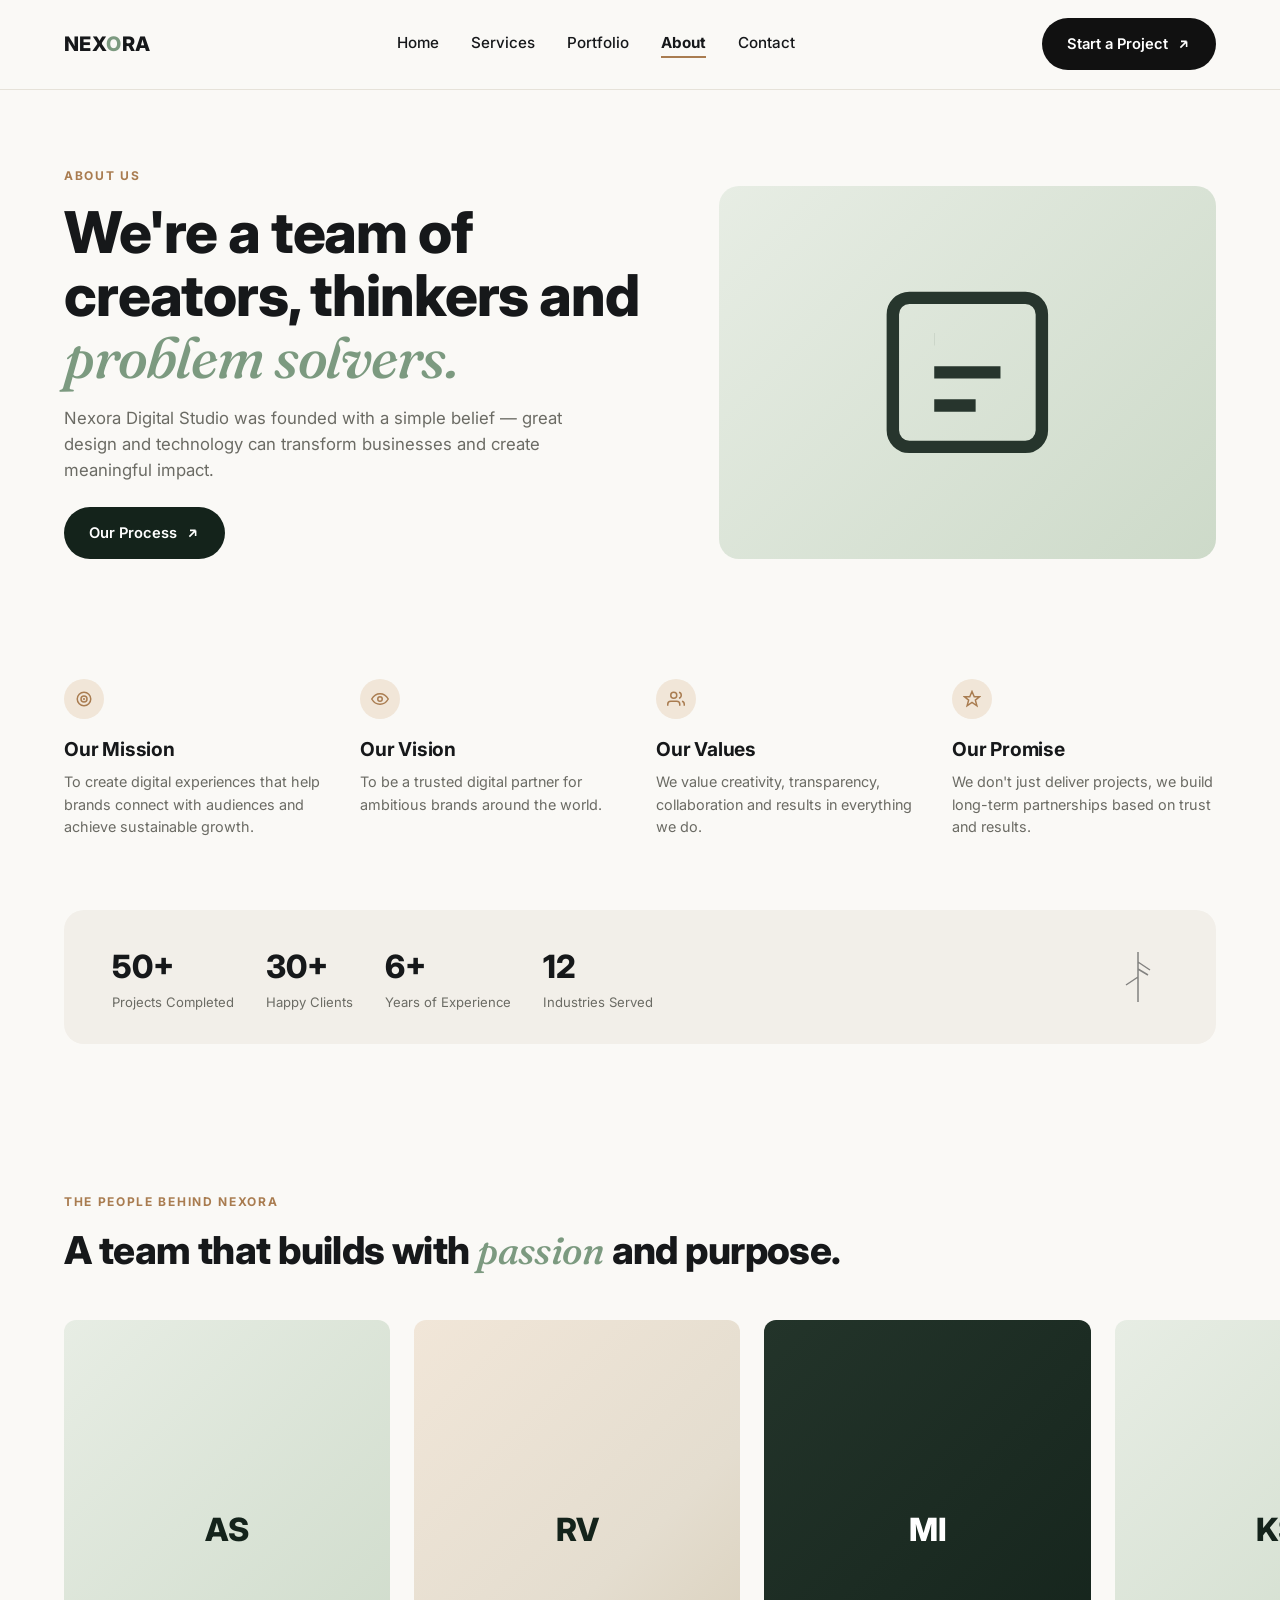
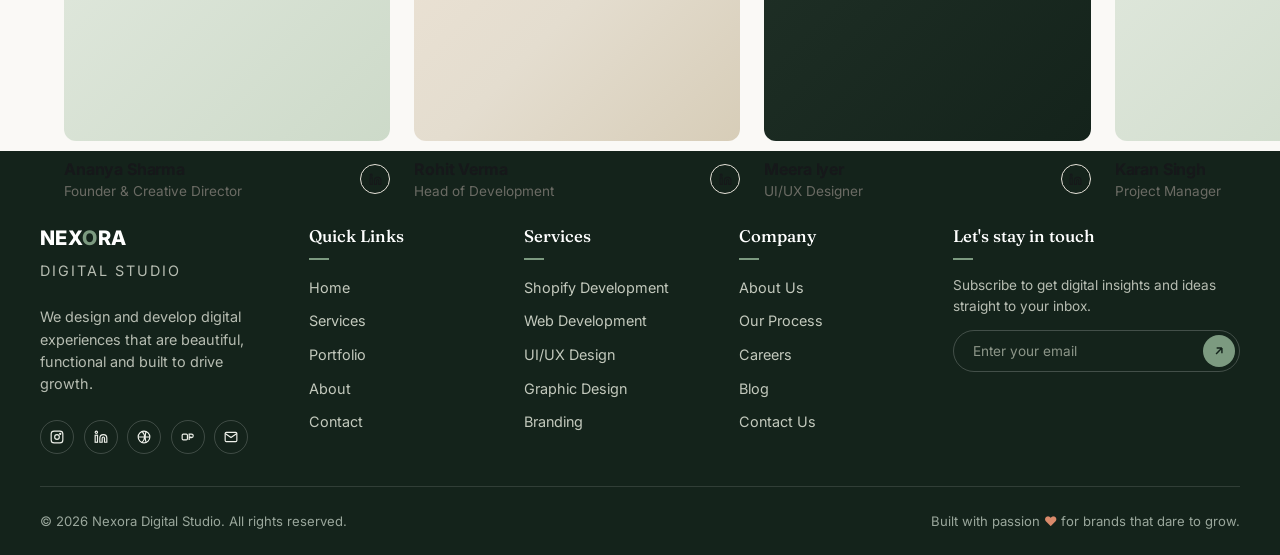
==== about.html @ fc37894e "First commit" ====
<!DOCTYPE html>
<html lang="en">
<head>
  <meta charset="UTF-8" />
  <meta name="viewport" content="width=device-width, initial-scale=1.0" />
  <title>About — Nexora Digital Studio</title>
  <meta name="description" content="Nexora Digital Studio was founded on the belief that great design and technology can transform businesses. Meet the team." />
  <link rel="preconnect" href="https://fonts.googleapis.com" />
  <link rel="preconnect" href="https://fonts.gstatic.com" crossorigin />
  <link href="https://fonts.googleapis.com/css2?family=Inter:wght@400;500;600;700;800&family=Fraunces:ital,wght@1,500&display=swap" rel="stylesheet" />
  <link rel="stylesheet" href="css/style.css" />
</head>
<body data-page="about">

  <header class="site-header" id="site-header"></header>

  <main>
    <!-- ================= HERO ================= -->
    <section class="page-hero">
      <div class="container">
        <div class="page-hero-copy" data-reveal>
          <span class="eyebrow">About Us</span>
          <h1>We're a team of creators, thinkers and <em>problem solvers.</em></h1>
          <p class="lede">Nexora Digital Studio was founded with a simple belief — great design and technology can transform businesses and create meaningful impact.</p>
          <a href="#values" class="btn btn-green">
            Our Process
            <svg viewBox="0 0 24 24" fill="none" stroke="currentColor" stroke-width="2.5"><path d="M7 17L17 7M17 7H8M17 7V16"/></svg>
          </a>
        </div>
        <div class="page-hero-media" data-reveal>
          <div class="media-block sage">
            <svg viewBox="0 0 24 24" fill="none" stroke="currentColor" stroke-width="1.5"><rect x="3" y="3" width="18" height="18" rx="2"/><path d="M8 8h.01M8 12h8M8 16h5"/></svg>
          </div>
        </div>
      </div>
    </section>

    <!-- ================= VALUES ================= -->
    <section id="values">
      <div class="container">
        <div class="value-grid">
          <div class="value-item" data-reveal>
            <div class="icon"><svg viewBox="0 0 24 24" fill="none" stroke="currentColor" stroke-width="2"><circle cx="12" cy="12" r="9"/><circle cx="12" cy="12" r="4"/><circle cx="12" cy="12" r="0.5" fill="currentColor"/></svg></div>
            <h3>Our Mission</h3>
            <p>To create digital experiences that help brands connect with audiences and achieve sustainable growth.</p>
          </div>
          <div class="value-item" data-reveal>
            <div class="icon"><svg viewBox="0 0 24 24" fill="none" stroke="currentColor" stroke-width="2"><path d="M1 12s4-7 11-7 11 7 11 7-4 7-11 7-11-7-11-7z"/><circle cx="12" cy="12" r="3"/></svg></div>
            <h3>Our Vision</h3>
            <p>To be a trusted digital partner for ambitious brands around the world.</p>
          </div>
          <div class="value-item" data-reveal>
            <div class="icon"><svg viewBox="0 0 24 24" fill="none" stroke="currentColor" stroke-width="2"><path d="M17 21v-2a4 4 0 00-4-4H5a4 4 0 00-4 4v2"/><circle cx="9" cy="7" r="4"/><path d="M23 21v-2a4 4 0 00-3-3.87"/><path d="M16 3.13a4 4 0 010 7.75"/></svg></div>
            <h3>Our Values</h3>
            <p>We value creativity, transparency, collaboration and results in everything we do.</p>
          </div>
          <div class="value-item" data-reveal>
            <div class="icon"><svg viewBox="0 0 24 24" fill="none" stroke="currentColor" stroke-width="2"><path d="M12 2l3 7h7l-5.5 4.5L18.5 21 12 16.5 5.5 21l2-7.5L2 9h7z"/></svg></div>
            <h3>Our Promise</h3>
            <p>We don't just deliver projects, we build long-term partnerships based on trust and results.</p>
          </div>
        </div>
      </div>
    </section>

    <!-- ================= STATS ================= -->
    <section style="padding-top:0;">
      <div class="container" data-reveal>
        <div class="stat-strip">
          <div><div class="stat-num">50+</div><div class="stat-label">Projects Completed</div></div>
          <div><div class="stat-num">30+</div><div class="stat-label">Happy Clients</div></div>
          <div><div class="stat-num">6+</div><div class="stat-label">Years of Experience</div></div>
          <div><div class="stat-num">12</div><div class="stat-label">Industries Served</div></div>
          <svg class="leaf" viewBox="0 0 60 60" fill="none" stroke="currentColor" stroke-width="1.5"><path d="M30 5v50M30 15l12 8M30 30l-12 8M30 22l10 6"/></svg>
        </div>
      </div>
    </section>

    <!-- ================= TEAM ================= -->
    <section>
      <div class="container">
        <div class="section-head" data-reveal>
          <div>
            <span class="eyebrow">The People Behind Nexora</span>
            <h2>A team that builds with <em>passion</em> and purpose.</h2>
          </div>
        </div>

        <div class="team-grid">
          <div class="team-card" data-reveal>
            <div class="media-block sage">AS</div>
            <div class="team-info">
              <div>
                <h3 style="font-size:1rem;">Ananya Sharma</h3>
                <div class="team-role">Founder &amp; Creative Director</div>
              </div>
              <a href="#" class="social-icon" aria-label="Ananya Sharma LinkedIn"><svg viewBox="0 0 24 24" fill="none" stroke="currentColor" stroke-width="2"><path d="M16 8a6 6 0 016 6v7h-4v-7a2 2 0 00-2-2 2 2 0 00-2 2v7h-4v-7a6 6 0 016-6z"/><rect x="2" y="9" width="4" height="12"/><circle cx="4" cy="4" r="2"/></svg></a>
            </div>
          </div>

          <div class="team-card" data-reveal>
            <div class="media-block">RV</div>
            <div class="team-info">
              <div>
                <h3 style="font-size:1rem;">Rohit Verma</h3>
                <div class="team-role">Head of Development</div>
              </div>
              <a href="#" class="social-icon" aria-label="Rohit Verma LinkedIn"><svg viewBox="0 0 24 24" fill="none" stroke="currentColor" stroke-width="2"><path d="M16 8a6 6 0 016 6v7h-4v-7a2 2 0 00-2-2 2 2 0 00-2 2v7h-4v-7a6 6 0 016-6z"/><rect x="2" y="9" width="4" height="12"/><circle cx="4" cy="4" r="2"/></svg></a>
            </div>
          </div>

          <div class="team-card" data-reveal>
            <div class="media-block dark">MI</div>
            <div class="team-info">
              <div>
                <h3 style="font-size:1rem;">Meera Iyer</h3>
                <div class="team-role">UI/UX Designer</div>
              </div>
              <a href="#" class="social-icon" aria-label="Meera Iyer LinkedIn"><svg viewBox="0 0 24 24" fill="none" stroke="currentColor" stroke-width="2"><path d="M16 8a6 6 0 016 6v7h-4v-7a2 2 0 00-2-2 2 2 0 00-2 2v7h-4v-7a6 6 0 016-6z"/><rect x="2" y="9" width="4" height="12"/><circle cx="4" cy="4" r="2"/></svg></a>
            </div>
          </div>

          <div class="team-card" data-reveal>
            <div class="media-block sage">KS</div>
            <div class="team-info">
              <div>
                <h3 style="font-size:1rem;">Karan Singh</h3>
                <div class="team-role">Project Manager</div>
              </div>
              <a href="#" class="social-icon" aria-label="Karan Singh LinkedIn"><svg viewBox="0 0 24 24" fill="none" stroke="currentColor" stroke-width="2"><path d="M16 8a6 6 0 016 6v7h-4v-7a2 2 0 00-2-2 2 2 0 00-2 2v7h-4v-7a6 6 0 016-6z"/><rect x="2" y="9" width="4" height="12"/><circle cx="4" cy="4" r="2"/></svg></a>
            </div>
          </div>
        </div>
      </div>
    </section>
  </main>

  <footer class="site-footer" id="site-footer"></footer>

  <script src="js/components.js"></script>
  <script src="js/main.js"></script>
</body>
</html>
---- css/style.css ----
/* =========================================================
   NEXORA — Digital Studio
   Main stylesheet
   ========================================================= */

/* ---------- Design tokens ---------- */
:root {
  --color-bg: #faf9f6;
  --color-bg-alt: #f2efe9;
  --color-surface: #ffffff;
  --color-text: #16181a;
  --color-muted: #6b6b64;
  --color-border: #e6e2d9;
  --color-accent: #a97c50;       /* warm tan/terracotta — eyebrow labels, numbers */
  --color-accent-soft: #f1e6d8;
  --color-dark: #14231b;         /* deep green — footer, secondary CTA */
  --color-dark-soft: #1c2f24;
  --color-sage: #7c9a80;         /* sage green accent (logo mark, italics) */
  --color-black: #111111;

  --font-sans: 'Inter', -apple-system, BlinkMacSystemFont, 'Segoe UI', sans-serif;
  --font-serif: 'Fraunces', 'Playfair Display', Georgia, serif;

  --container: 1200px;
  --radius-sm: 6px;
  --radius-md: 12px;
  --radius-lg: 20px;
  --radius-pill: 999px;

  --space-1: 0.5rem;
  --space-2: 1rem;
  --space-3: 1.5rem;
  --space-4: 2rem;
  --space-5: 3rem;
  --space-6: 4.5rem;
  --space-7: 6.5rem;

  --transition: 220ms cubic-bezier(.4,0,.2,1);
}

/* ---------- Reset ---------- */
*, *::before, *::after { box-sizing: border-box; }
html { scroll-behavior: smooth; }
body {
  margin: 0;
  font-family: var(--font-sans);
  background: var(--color-bg);
  color: var(--color-text);
  -webkit-font-smoothing: antialiased;
  line-height: 1.55;
}
img { max-width: 100%; display: block; }
a { color: inherit; text-decoration: none; }
ul { margin: 0; padding: 0; list-style: none; }
button { font-family: inherit; cursor: pointer; }
input, textarea { font-family: inherit; font-size: 1rem; }
h1, h2, h3, h4, p { margin: 0; }

:focus-visible {
  outline: 2px solid var(--color-accent);
  outline-offset: 3px;
}

@media (prefers-reduced-motion: reduce) {
  *, *::before, *::after {
    animation-duration: 0.01ms !important;
    animation-iteration-count: 1 !important;
    transition-duration: 0.01ms !important;
    scroll-behavior: auto !important;
  }
}

.container {
  width: 100%;
  max-width: var(--container);
  margin: 0 auto;
  padding: 0 1.5rem;
}

section { padding: var(--space-6) 0; }
@media (max-width: 768px) {
  section { padding: var(--space-5) 0; }
}

/* ---------- Typography helpers ---------- */
.eyebrow {
  display: inline-block;
  font-size: 0.75rem;
  font-weight: 700;
  letter-spacing: 0.14em;
  text-transform: uppercase;
  color: var(--color-accent);
  margin-bottom: var(--space-2);
}

h1, .h1 {
  font-size: clamp(2.4rem, 4.6vw, 3.6rem);
  font-weight: 800;
  line-height: 1.08;
  letter-spacing: -0.02em;
}

h2, .h2 {
  font-size: clamp(1.9rem, 3vw, 2.5rem);
  font-weight: 800;
  line-height: 1.15;
  letter-spacing: -0.015em;
}

h3, .h3 {
  font-size: 1.2rem;
  font-weight: 700;
  letter-spacing: -0.01em;
}

.lede {
  font-size: 1.05rem;
  color: var(--color-muted);
  max-width: 42ch;
}

em, .accent-italic {
  font-family: var(--font-serif);
  font-style: italic;
  font-weight: 500;
  color: var(--color-sage);
}

/* ---------- Buttons ---------- */
.btn {
  display: inline-flex;
  align-items: center;
  gap: 0.5rem;
  padding: 0.85rem 1.5rem;
  border-radius: var(--radius-pill);
  font-weight: 600;
  font-size: 0.92rem;
  border: 1px solid transparent;
  transition: transform var(--transition), background var(--transition), color var(--transition), border-color var(--transition);
  white-space: nowrap;
}
.btn:hover { transform: translateY(-2px); }
.btn svg { width: 15px; height: 15px; }

.btn-dark {
  background: var(--color-black);
  color: #fff;
}
.btn-dark:hover { background: var(--color-dark); }

.btn-outline {
  background: transparent;
  color: var(--color-text);
  border-color: var(--color-border);
}
.btn-outline:hover { border-color: var(--color-text); }

.btn-green {
  background: var(--color-dark);
  color: #fff;
}
.btn-green:hover { background: var(--color-dark-soft); }

.btn-light {
  background: #fff;
  color: var(--color-dark);
}
.btn-light:hover { background: var(--color-accent-soft); }

.btn-sm { padding: 0.65rem 1.1rem; font-size: 0.85rem; }

.link-arrow {
  display: inline-flex;
  align-items: center;
  gap: 0.4rem;
  font-weight: 600;
  font-size: 0.9rem;
  position: relative;
}
.link-arrow svg { width: 13px; height: 13px; transition: transform var(--transition); }
.link-arrow:hover svg { transform: translate(2px, -2px); }

/* =========================================================
   HEADER
   ========================================================= */
.site-header {
  position: sticky;
  top: 0;
  z-index: 100;
  background: rgba(250, 249, 246, 0.88);
  backdrop-filter: blur(10px);
  border-bottom: 1px solid var(--color-border);
}
.site-header .container {
  display: flex;
  align-items: center;
  justify-content: space-between;
  padding-top: 1.15rem;
  padding-bottom: 1.15rem;
}

.logo {
  font-size: 1.25rem;
  font-weight: 800;
  letter-spacing: 0.02em;
}
.logo span { color: var(--color-sage); }

.main-nav {
  display: flex;
  align-items: center;
  gap: var(--space-4);
}
.main-nav a {
  font-size: 0.95rem;
  font-weight: 500;
  color: var(--color-text);
  position: relative;
  padding-bottom: 4px;
}
.main-nav a::after {
  content: "";
  position: absolute;
  left: 0; bottom: 0;
  height: 2px;
  width: 0;
  background: var(--color-text);
  transition: width var(--transition);
}
.main-nav a:hover::after { width: 100%; }
.main-nav a.active { font-weight: 700; }
.main-nav a.active::after { width: 100%; background: var(--color-accent); }

.header-actions { display: flex; align-items: center; gap: var(--space-3); }

.nav-toggle {
  display: none;
  flex-direction: column;
  gap: 5px;
  background: none;
  border: none;
  padding: 6px;
}
.nav-toggle span {
  width: 22px;
  height: 2px;
  background: var(--color-text);
  transition: transform var(--transition), opacity var(--transition);
}
.nav-toggle.is-open span:nth-child(1) { transform: translateY(7px) rotate(45deg); }
.nav-toggle.is-open span:nth-child(2) { opacity: 0; }
.nav-toggle.is-open span:nth-child(3) { transform: translateY(-7px) rotate(-45deg); }

@media (max-width: 860px) {
  .main-nav {
    position: fixed;
    inset: 68px 0 0 0;
    background: var(--color-bg);
    flex-direction: column;
    align-items: flex-start;
    gap: var(--space-2);
    padding: var(--space-4) 1.5rem;
    transform: translateY(-8px);
    opacity: 0;
    pointer-events: none;
    transition: opacity var(--transition), transform var(--transition);
    border-bottom: 1px solid var(--color-border);
  }
  .main-nav.is-open {
    opacity: 1;
    transform: translateY(0);
    pointer-events: auto;
  }
  .main-nav a { font-size: 1.05rem; padding: 0.5rem 0; }
  .nav-toggle { display: flex; }
  .header-actions .btn span.btn-text { display: none; }
}

/* =========================================================
   HERO (shared pattern across inner pages)
   ========================================================= */
.page-hero {
  padding-top: var(--space-6);
  padding-bottom: var(--space-5);
}
.page-hero .container {
  display: grid;
  grid-template-columns: 1.1fr 0.9fr;
  gap: var(--space-5);
  align-items: end;
}
.page-hero-media {
  border-radius: var(--radius-lg);
  overflow: hidden;
  aspect-ratio: 4/3;
}
.page-hero-copy .lede { margin-top: var(--space-2); max-width: 46ch; }
.page-hero-copy .btn { margin-top: var(--space-3); }

@media (max-width: 860px) {
  .page-hero .container { grid-template-columns: 1fr; }
  .page-hero-media { order: -1; }
}

/* Decorative placeholder media (stands in for photography) */
.media-block {
  width: 100%; height: 100%;
  display: flex; align-items: center; justify-content: center;
  position: relative;
  background: linear-gradient(135deg, var(--color-accent-soft), #e4ddcf 60%, #d7cdb8);
  color: var(--color-dark);
}
.media-block.dark { background: linear-gradient(135deg, #23342a, var(--color-dark)); color: #fff; }
.media-block.sage { background: linear-gradient(135deg, #e7ede4, #cddac9); }
.media-block .media-caption {
  position: absolute; left: 0; right: 0; bottom: 0;
  padding: var(--space-3);
  font-family: var(--font-serif);
  font-style: italic;
  font-size: 1.2rem;
}
.media-block svg { width: 40%; opacity: 0.9; }

/* =========================================================
   HOME — HERO
   ========================================================= */
.hero {
  padding-top: var(--space-5);
}
.hero .container {
  display: grid;
  grid-template-columns: 1fr 1.05fr;
  gap: var(--space-5);
  align-items: center;
}
.hero-actions { display: flex; gap: 1rem; margin-top: var(--space-4); flex-wrap: wrap; }
.hero-copy .lede { margin-top: var(--space-3); max-width: 40ch; }

.hero-mock {
  border-radius: var(--radius-lg);
  overflow: hidden;
  aspect-ratio: 5/4;
  position: relative;
  background: #eae6dc;
}
.hero-mock .laptop-frame {
  position: absolute; inset: 6%;
  background: #0f0f0f;
  border-radius: 14px;
  padding: 3%;
}
.hero-mock .laptop-screen {
  width: 100%; height: 100%;
  background: linear-gradient(160deg, #f2ece1, #e2d7c4);
  border-radius: 4px;
  display: flex; flex-direction: column;
  padding: 6%;
  color: #241d12;
}
.hero-mock .screen-top {
  display: flex; justify-content: space-between; font-size: 0.6rem; letter-spacing: 0.1em; text-transform: uppercase; opacity: 0.7;
}
.hero-mock .screen-title { font-family: var(--font-serif); font-style: italic; font-size: clamp(1rem, 2.5vw, 1.6rem); margin-top: auto; line-height: 1.2; }
.hero-mock .screen-vessels { display: flex; align-items: flex-end; gap: 6%; margin-top: var(--space-2); }
.hero-mock .vessel { background: #b9a888; border-radius: 40% 40% 30% 30%; }

@media (max-width: 860px) {
  .hero .container { grid-template-columns: 1fr; }
  .hero-mock { order: -1; }
}

/* Brand strip */
.brand-strip { padding: var(--space-5) 0; }
.brand-strip .strip-label {
  text-align: center;
  font-size: 0.72rem; letter-spacing: 0.14em; text-transform: uppercase;
  color: var(--color-muted); margin-bottom: var(--space-4);
}
.brand-row {
  display: flex;
  flex-wrap: wrap;
  justify-content: center;
  align-items: center;
  gap: var(--space-5);
  opacity: 0.75;
}
.brand-row span {
  font-weight: 700;
  font-size: 1.05rem;
  letter-spacing: 0.02em;
  color: var(--color-text);
}

/* =========================================================
   CARD GRIDS
   ========================================================= */
.section-head {
  display: flex;
  justify-content: space-between;
  align-items: flex-end;
  gap: var(--space-4);
  margin-bottom: var(--space-5);
}
.section-head .lede { margin-top: var(--space-2); }
@media (max-width: 700px) {
  .section-head { flex-direction: column; align-items: flex-start; }
}

.service-grid {
  display: grid;
  grid-template-columns: repeat(4, 1fr);
  gap: var(--space-3);
}
@media (max-width: 980px) { .service-grid { grid-template-columns: repeat(2, 1fr); } }
@media (max-width: 560px) { .service-grid { grid-template-columns: 1fr; } }

.service-card {
  background: var(--color-surface);
  border: 1px solid var(--color-border);
  border-radius: var(--radius-md);
  padding: var(--space-4);
  transition: transform var(--transition), box-shadow var(--transition);
}
.service-card:hover { transform: translateY(-4px); box-shadow: 0 16px 40px -24px rgba(20,35,27,0.35); }
.service-card .icon {
  width: 42px; height: 42px;
  display: flex; align-items: center; justify-content: center;
  background: var(--color-accent-soft);
  border-radius: 10px;
  margin-bottom: var(--space-3);
  color: var(--color-accent);
}
.service-card .icon svg { width: 20px; height: 20px; }
.service-card p { color: var(--color-muted); font-size: 0.92rem; margin-top: 0.5rem; }
.service-card .link-arrow { margin-top: var(--space-3); }

/* Project cards (home) */
.project-grid {
  display: grid;
  grid-template-columns: repeat(3, 1fr);
  gap: var(--space-3);
}
@media (max-width: 860px) { .project-grid { grid-template-columns: 1fr; } }

.project-card { border-radius: var(--radius-md); overflow: hidden; }
.project-card .media-block { aspect-ratio: 4/5; border-radius: var(--radius-md); }
.project-card .project-info { padding-top: var(--space-2); }
.project-card .project-info p { color: var(--color-muted); font-size: 0.88rem; }
.project-card .tag {
  position: absolute; top: var(--space-3); left: var(--space-3);
  font-family: var(--font-serif); font-style: italic; font-size: 1.4rem;
}

/* Testimonial */
.testimonial {
  background: var(--color-surface);
  border: 1px solid var(--color-border);
  border-radius: var(--radius-lg);
  padding: var(--space-5);
  display: grid;
  grid-template-columns: auto 1fr auto;
  gap: var(--space-4);
  align-items: center;
}
.testimonial .quote-mark { font-family: var(--font-serif); font-size: 3rem; color: var(--color-accent); line-height: 1; }
.testimonial blockquote { margin: 0; font-size: 1.05rem; }
.testimonial .person { display: flex; align-items: center; gap: 0.75rem; white-space: nowrap; }
.avatar {
  width: 46px; height: 46px; border-radius: 50%;
  display: flex; align-items: center; justify-content: center;
  background: var(--color-dark); color: #fff; font-weight: 700; font-size: 0.9rem;
  flex-shrink: 0;
}
.person-name { font-weight: 700; font-size: 0.9rem; }
.person-role { font-size: 0.8rem; color: var(--color-muted); }
.testimonial-controls { display: flex; align-items: center; gap: 0.75rem; }
.dot-row { display: flex; gap: 6px; }
.dot { width: 6px; height: 6px; border-radius: 50%; background: var(--color-border); }
.dot.is-active { background: var(--color-text); width: 16px; border-radius: 4px; transition: width var(--transition); }
.carousel-btn {
  width: 34px; height: 34px; border-radius: 50%;
  border: 1px solid var(--color-border); background: transparent;
  display: flex; align-items: center; justify-content: center;
  transition: background var(--transition), border-color var(--transition);
}
.carousel-btn:hover { background: var(--color-black); color: #fff; border-color: var(--color-black); }
.carousel-btn svg { width: 14px; height: 14px; }

@media (max-width: 760px) {
  .testimonial { grid-template-columns: 1fr; text-align: left; }
  .testimonial-controls { justify-content: space-between; }
}

/* =========================================================
   CTA BANNER
   ========================================================= */
.cta-banner {
  background: var(--color-bg-alt);
  border-radius: var(--radius-lg);
  padding: var(--space-5);
  display: flex;
  justify-content: space-between;
  align-items: center;
  gap: var(--space-4);
  flex-wrap: wrap;
}
.cta-banner h2 { max-width: 16ch; }
.cta-banner .cta-copy { display: flex; gap: var(--space-4); align-items: center; flex: 1; min-width: 260px; }
.cta-banner .cta-copy p { color: var(--color-muted); max-width: 30ch; }
.cta-divider { width: 1px; align-self: stretch; background: var(--color-border); }

@media (max-width: 760px) {
  .cta-banner { padding: var(--space-4); }
  .cta-banner .cta-copy { flex-direction: column; align-items: flex-start; gap: var(--space-2); }
  .cta-divider { display: none; }
}

/* =========================================================
   SERVICES PAGE — feature rows
   ========================================================= */
.feature-row {
  display: grid;
  grid-template-columns: 0.85fr 1.15fr;
  gap: var(--space-5);
  align-items: center;
  padding: var(--space-5) 0;
  border-bottom: 1px solid var(--color-border);
}
.feature-row:last-of-type { border-bottom: none; }
.feature-row .media-block { aspect-ratio: 4/3; border-radius: var(--radius-md); }
.feature-number {
  font-family: var(--font-serif); font-style: italic;
  color: var(--color-accent); font-size: 1.1rem; margin-bottom: 0.5rem; display: block;
}
.feature-row p.lede { max-width: 60ch; margin-top: var(--space-2); }
.check-grid {
  display: grid;
  grid-template-columns: 1fr 1fr;
  gap: 0.6rem 1.5rem;
  margin: var(--space-3) 0;
}
.check-grid li { display: flex; align-items: center; gap: 0.5rem; font-size: 0.92rem; }
.check-grid li svg { width: 14px; height: 14px; color: var(--color-accent); flex-shrink: 0; }

@media (max-width: 860px) {
  .feature-row { grid-template-columns: 1fr; }
  .check-grid { grid-template-columns: 1fr; }
}

/* =========================================================
   PORTFOLIO PAGE
   ========================================================= */
.filter-row {
  display: flex;
  gap: 0.6rem;
  flex-wrap: wrap;
  padding-bottom: var(--space-4);
  margin-bottom: var(--space-4);
  border-bottom: 1px solid var(--color-border);
}
.filter-btn {
  background: transparent;
  border: 1px solid var(--color-border);
  padding: 0.55rem 1.1rem;
  border-radius: var(--radius-pill);
  font-size: 0.85rem;
  font-weight: 600;
  color: var(--color-muted);
  transition: background var(--transition), color var(--transition), border-color var(--transition);
}
.filter-btn:hover { border-color: var(--color-text); color: var(--color-text); }
.filter-btn.is-active { background: var(--color-black); color: #fff; border-color: var(--color-black); }

.portfolio-row {
  display: grid;
  grid-template-columns: 1fr 1fr;
  gap: var(--space-5);
  align-items: center;
  padding: var(--space-5) 0;
  border-bottom: 1px solid var(--color-border);
}
.portfolio-row:last-of-type { border-bottom: none; }
.portfolio-row .media-block { aspect-ratio: 16/10; border-radius: var(--radius-md); }
.portfolio-row .category { color: var(--color-muted); font-size: 0.85rem; margin-top: 0.35rem; }
.portfolio-row .lede { margin-top: var(--space-2); }
.portfolio-row .link-arrow { margin-top: var(--space-3); }
.portfolio-row[hidden] { display: none; }

@media (max-width: 860px) {
  .portfolio-row { grid-template-columns: 1fr; }
}

/* =========================================================
   ABOUT PAGE
   ========================================================= */
.value-grid {
  display: grid;
  grid-template-columns: repeat(4, 1fr);
  gap: var(--space-4);
}
@media (max-width: 980px) { .value-grid { grid-template-columns: repeat(2, 1fr); } }
@media (max-width: 560px) { .value-grid { grid-template-columns: 1fr; } }
.value-item .icon {
  width: 40px; height: 40px; border-radius: 50%;
  background: var(--color-accent-soft); color: var(--color-accent);
  display: flex; align-items: center; justify-content: center; margin-bottom: var(--space-2);
}
.value-item .icon svg { width: 18px; height: 18px; }
.value-item p { color: var(--color-muted); font-size: 0.9rem; margin-top: 0.4rem; }

.stat-strip {
  background: var(--color-bg-alt);
  border-radius: var(--radius-lg);
  padding: var(--space-4) var(--space-5);
  display: grid;
  grid-template-columns: repeat(4, auto) 1fr;
  gap: var(--space-4);
  align-items: center;
}
.stat-strip .stat-num { font-size: 2rem; font-weight: 800; }
.stat-strip .stat-label { font-size: 0.82rem; color: var(--color-muted); }
.stat-strip .leaf { justify-self: end; opacity: 0.5; width: 60px; }
@media (max-width: 860px) {
  .stat-strip { grid-template-columns: repeat(2, 1fr); }
  .stat-strip .leaf { display: none; }
}

.team-grid {
  display: grid;
  grid-template-columns: repeat(4, 1fr);
  gap: var(--space-3);
}
@media (max-width: 860px) { .team-grid { grid-template-columns: repeat(2, 1fr); } }
.team-card .media-block { aspect-ratio: 3/3.3; border-radius: var(--radius-md); font-size: 2rem; font-weight: 800; }
.team-card .team-info { padding-top: var(--space-2); display: flex; justify-content: space-between; align-items: center; }
.team-card .team-role { color: var(--color-muted); font-size: 0.85rem; }
.team-card .social-icon {
  width: 30px; height: 30px; border-radius: 50%; border: 1px solid var(--color-border);
  display: flex; align-items: center; justify-content: center; flex-shrink: 0;
}
.team-card .social-icon svg { width: 13px; height: 13px; }

/* =========================================================
   CONTACT PAGE
   ========================================================= */
.contact-layout {
  display: grid;
  grid-template-columns: 1fr 1.1fr;
  gap: var(--space-5);
  align-items: start;
}
.contact-info-list { margin-top: var(--space-4); display: flex; flex-direction: column; gap: var(--space-3); }
.contact-info-item { display: flex; align-items: center; gap: 0.85rem; }
.contact-info-item .icon {
  width: 42px; height: 42px; border-radius: 50%;
  background: var(--color-accent-soft); color: var(--color-accent);
  display: flex; align-items: center; justify-content: center; flex-shrink: 0;
}
.contact-info-item .icon svg { width: 17px; height: 17px; }
.contact-info-item .label { font-size: 0.82rem; color: var(--color-muted); }
.contact-info-item .value { font-weight: 600; }

.contact-form-card {
  background: var(--color-surface);
  border: 1px solid var(--color-border);
  border-radius: var(--radius-lg);
  padding: var(--space-4);
}
.contact-form-card h3 { margin-bottom: var(--space-3); }
.form-row { display: grid; grid-template-columns: 1fr 1fr; gap: 1rem; }
.form-field { margin-bottom: 1rem; display: flex; flex-direction: column; gap: 0.4rem; }
.form-field label { font-size: 0.8rem; font-weight: 600; color: var(--color-muted); }
.form-field input, .form-field textarea {
  border: 1px solid var(--color-border);
  border-radius: var(--radius-sm);
  padding: 0.75rem 0.9rem;
  background: var(--color-bg);
  transition: border-color var(--transition);
}
.form-field input:focus, .form-field textarea:focus {
  outline: none;
  border-color: var(--color-dark);
}
.form-field textarea { resize: vertical; min-height: 110px; }
.form-note {
  display: flex; align-items: center; gap: 0.5rem;
  font-size: 0.8rem; color: var(--color-muted); margin-top: var(--space-2);
}
.form-note svg { width: 14px; height: 14px; color: var(--color-sage); flex-shrink: 0; }
.form-success {
  display: none;
  background: var(--color-accent-soft);
  border-radius: var(--radius-sm);
  padding: 0.85rem 1rem;
  font-size: 0.88rem;
  margin-top: 1rem;
}
.form-success.is-visible { display: block; }

@media (max-width: 860px) {
  .contact-layout { grid-template-columns: 1fr; }
  .form-row { grid-template-columns: 1fr; }
}

/* =========================================================
   FOOTER
   ========================================================= */
.site-footer { background: var(--color-dark); color: #eef0ea; }
.footer-cta-wrap { padding: var(--space-5) 0 0; }
.footer-cta {
  background: var(--color-bg-alt);
  color: var(--color-text);
  border-radius: var(--radius-lg);
  padding: var(--space-4) var(--space-5);
  display: flex;
  align-items: center;
  gap: var(--space-4);
  flex-wrap: wrap;
}
.footer-cta .icon-plane {
  width: 52px; height: 52px; border-radius: 50%;
  background: #fff; display: flex; align-items: center; justify-content: center;
  color: var(--color-dark); flex-shrink: 0;
}
.footer-cta .icon-plane svg { width: 22px; height: 22px; }
.footer-cta h2 { flex: 1; min-width: 240px; font-size: clamp(1.4rem, 2.6vw, 2rem); }
.footer-cta .footer-cta-text { flex: 1; min-width: 220px; color: var(--color-muted); font-size: 0.92rem; }
.footer-cta-divider { width: 1px; align-self: stretch; background: var(--color-border); }

.footer-main { padding: var(--space-6) 0 var(--space-4); }
.footer-grid {
  display: grid;
  grid-template-columns: 1.3fr repeat(4, 1fr);
  gap: var(--space-4);
}
.footer-brand .logo { color: #fff; }
.footer-brand .logo span { color: var(--color-sage); }
.footer-tag { font-size: 0.72rem; letter-spacing: 0.14em; text-transform: uppercase; color: #9aa79c; margin: 0.4rem 0 var(--space-3); }
.footer-brand p { color: #b7bdb2; font-size: 0.9rem; max-width: 32ch; }
.footer-social { display: flex; gap: 0.6rem; margin-top: var(--space-3); }
.footer-social a {
  width: 34px; height: 34px; border-radius: 50%;
  border: 1px solid rgba(255,255,255,0.18);
  display: flex; align-items: center; justify-content: center;
  transition: background var(--transition);
}
.footer-social a:hover { background: rgba(255,255,255,0.1); }
.footer-social svg { width: 14px; height: 14px; }

.footer-col h4 {
  font-family: var(--font-serif); font-weight: 500; font-size: 1.05rem;
  margin-bottom: 0.6rem; color: #fff;
}
.footer-col .rule { width: 20px; height: 2px; background: var(--color-sage); margin-bottom: 0.9rem; }
.footer-col ul { display: flex; flex-direction: column; gap: 0.55rem; }
.footer-col a, .footer-col span { color: #c3c9bd; font-size: 0.9rem; }
.footer-col a:hover { color: #fff; }

.footer-newsletter p { color: #b7bdb2; font-size: 0.85rem; margin-bottom: 0.8rem; }
.newsletter-form { display: flex; border: 1px solid rgba(255,255,255,0.2); border-radius: var(--radius-pill); padding: 4px; }
.newsletter-form input {
  flex: 1; background: transparent; border: none; padding: 0.5rem 0.9rem;
  color: #fff; font-size: 0.85rem;
}
.newsletter-form input::placeholder { color: #8d9689; }
.newsletter-form input:focus { outline: none; }
.newsletter-form button {
  width: 32px; height: 32px; border-radius: 50%; border: none;
  background: var(--color-sage); color: var(--color-dark);
  display: flex; align-items: center; justify-content: center; flex-shrink: 0;
}
.newsletter-form button svg { width: 14px; height: 14px; }

.footer-bottom {
  border-top: 1px solid rgba(255,255,255,0.12);
  padding: var(--space-3) 0;
  display: flex; justify-content: space-between; align-items: center; flex-wrap: wrap; gap: 0.5rem;
}
.footer-bottom p { font-size: 0.82rem; color: #9aa79c; }
.footer-bottom .heart { color: #d98a6b; }

@media (max-width: 980px) {
  .footer-grid { grid-template-columns: 1fr 1fr; }
  .footer-brand { grid-column: 1 / -1; }
}
@media (max-width: 560px) {
  .footer-grid { grid-template-columns: 1fr; }
  .footer-cta { flex-direction: column; align-items: flex-start; }
  .footer-cta-divider { display: none; }
}

/* ---------- scroll reveal ---------- */
[data-reveal] {
  opacity: 0;
  transform: translateY(16px);
  transition: opacity 600ms ease, transform 600ms ease;
}
[data-reveal].is-visible {
  opacity: 1;
  transform: translateY(0);
}
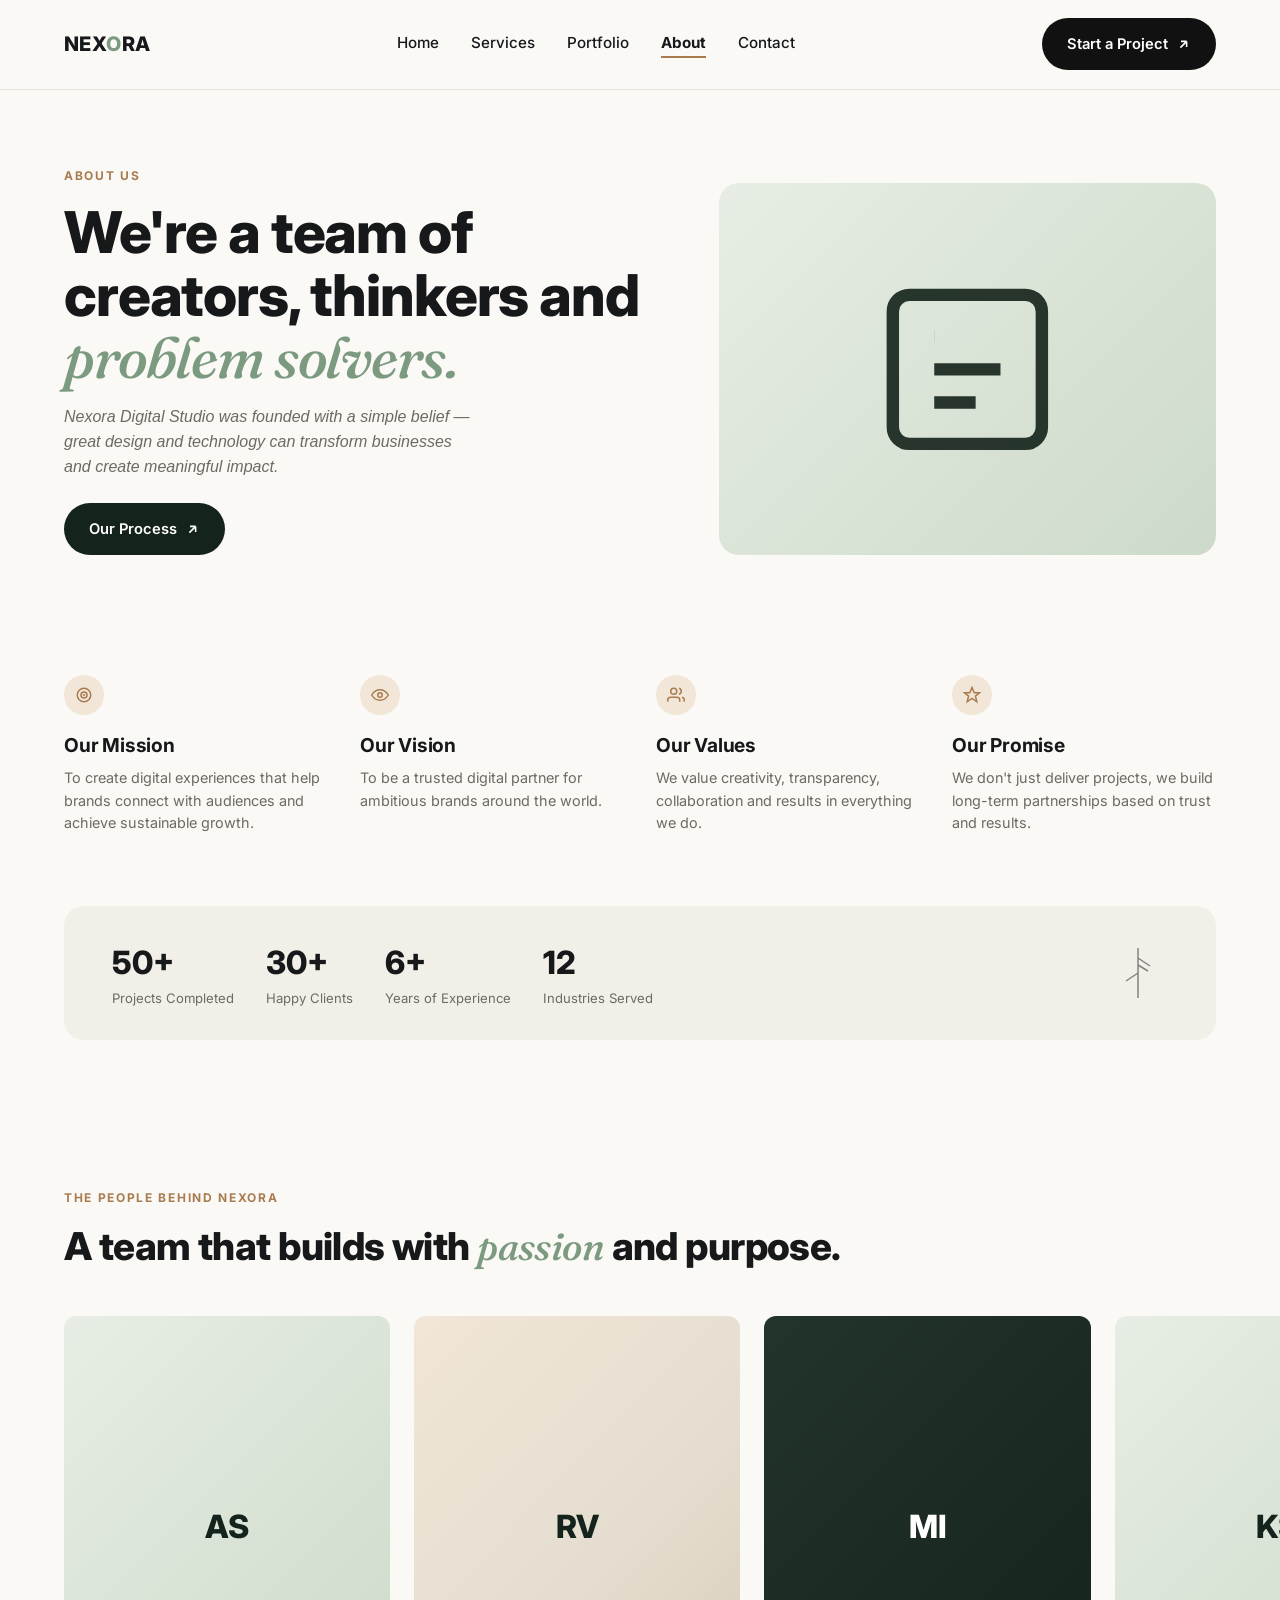
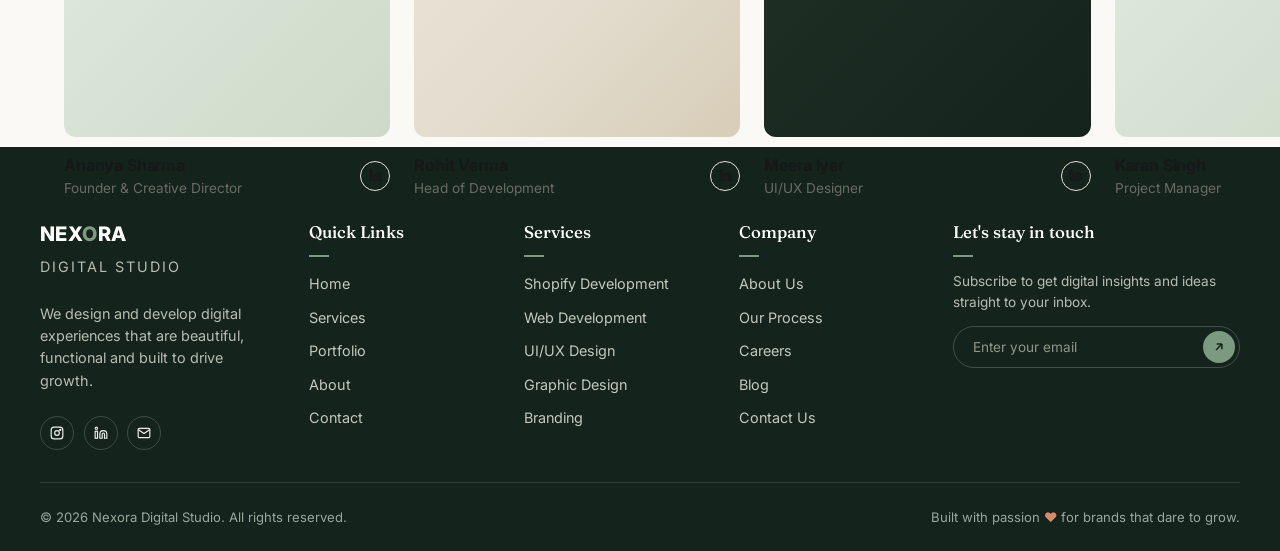
==== commit 36e1b793: "Refactor HTML structure and CSS classes for consistency across pages" ====
--- a/about.html
+++ b/about.html
@@ -36,25 +36,25 @@
     </section>
 
     <!-- ================= VALUES ================= -->
-    <section id="values">
+    <section class="about-values" id="values">
       <div class="container">
-        <div class="value-grid">
-          <div class="value-item" data-reveal>
+        <div class="about-values__grid">
+          <div class="about-values__item" data-reveal>
             <div class="icon"><svg viewBox="0 0 24 24" fill="none" stroke="currentColor" stroke-width="2"><circle cx="12" cy="12" r="9"/><circle cx="12" cy="12" r="4"/><circle cx="12" cy="12" r="0.5" fill="currentColor"/></svg></div>
             <h3>Our Mission</h3>
             <p>To create digital experiences that help brands connect with audiences and achieve sustainable growth.</p>
           </div>
-          <div class="value-item" data-reveal>
+          <div class="about-values__item" data-reveal>
             <div class="icon"><svg viewBox="0 0 24 24" fill="none" stroke="currentColor" stroke-width="2"><path d="M1 12s4-7 11-7 11 7 11 7-4 7-11 7-11-7-11-7z"/><circle cx="12" cy="12" r="3"/></svg></div>
             <h3>Our Vision</h3>
             <p>To be a trusted digital partner for ambitious brands around the world.</p>
           </div>
-          <div class="value-item" data-reveal>
+          <div class="about-values__item" data-reveal>
             <div class="icon"><svg viewBox="0 0 24 24" fill="none" stroke="currentColor" stroke-width="2"><path d="M17 21v-2a4 4 0 00-4-4H5a4 4 0 00-4 4v2"/><circle cx="9" cy="7" r="4"/><path d="M23 21v-2a4 4 0 00-3-3.87"/><path d="M16 3.13a4 4 0 010 7.75"/></svg></div>
             <h3>Our Values</h3>
             <p>We value creativity, transparency, collaboration and results in everything we do.</p>
           </div>
-          <div class="value-item" data-reveal>
+          <div class="about-values__item" data-reveal>
             <div class="icon"><svg viewBox="0 0 24 24" fill="none" stroke="currentColor" stroke-width="2"><path d="M12 2l3 7h7l-5.5 4.5L18.5 21 12 16.5 5.5 21l2-7.5L2 9h7z"/></svg></div>
             <h3>Our Promise</h3>
             <p>We don't just deliver projects, we build long-term partnerships based on trust and results.</p>
@@ -64,7 +64,7 @@
     </section>
 
     <!-- ================= STATS ================= -->
-    <section style="padding-top:0;">
+    <section class="about-stats" style="padding-top:0;">
       <div class="container" data-reveal>
         <div class="stat-strip">
           <div><div class="stat-num">50+</div><div class="stat-label">Projects Completed</div></div>
@@ -77,17 +77,17 @@
     </section>
 
     <!-- ================= TEAM ================= -->
-    <section>
+    <section class="about-team">
       <div class="container">
-        <div class="section-head" data-reveal>
+        <div class="about-team__head" data-reveal>
           <div>
             <span class="eyebrow">The People Behind Nexora</span>
             <h2>A team that builds with <em>passion</em> and purpose.</h2>
           </div>
         </div>
 
-        <div class="team-grid">
-          <div class="team-card" data-reveal>
+        <div class="about-team__grid">
+          <div class="about-team__card" data-reveal>
             <div class="media-block sage">AS</div>
             <div class="team-info">
               <div>
@@ -98,7 +98,7 @@
             </div>
           </div>
 
-          <div class="team-card" data-reveal>
+          <div class="about-team__card" data-reveal>
             <div class="media-block">RV</div>
             <div class="team-info">
               <div>
@@ -109,7 +109,7 @@
             </div>
           </div>
 
-          <div class="team-card" data-reveal>
+          <div class="about-team__card" data-reveal>
             <div class="media-block dark">MI</div>
             <div class="team-info">
               <div>
@@ -120,7 +120,7 @@
             </div>
           </div>
 
-          <div class="team-card" data-reveal>
+          <div class="about-team__card" data-reveal>
             <div class="media-block sage">KS</div>
             <div class="team-info">
               <div>
--- a/css/style.css
+++ b/css/style.css
@@ -114,9 +114,8 @@
 }
 
 .lede {
-  font-size: 1.05rem;
+  font-style:italic;
   color: var(--color-muted);
-  max-width: 42ch;
 }
 
 em, .accent-italic {
@@ -341,28 +340,7 @@
   overflow: hidden;
   aspect-ratio: 5/4;
   position: relative;
-  background: #eae6dc;
-}
-.hero-mock .laptop-frame {
-  position: absolute; inset: 6%;
-  background: #0f0f0f;
-  border-radius: 14px;
-  padding: 3%;
-}
-.hero-mock .laptop-screen {
-  width: 100%; height: 100%;
-  background: linear-gradient(160deg, #f2ece1, #e2d7c4);
-  border-radius: 4px;
-  display: flex; flex-direction: column;
-  padding: 6%;
-  color: #241d12;
-}
-.hero-mock .screen-top {
-  display: flex; justify-content: space-between; font-size: 0.6rem; letter-spacing: 0.1em; text-transform: uppercase; opacity: 0.7;
-}
-.hero-mock .screen-title { font-family: var(--font-serif); font-style: italic; font-size: clamp(1rem, 2.5vw, 1.6rem); margin-top: auto; line-height: 1.2; }
-.hero-mock .screen-vessels { display: flex; align-items: flex-end; gap: 6%; margin-top: var(--space-2); }
-.hero-mock .vessel { background: #b9a888; border-radius: 40% 40% 30% 30%; }
+}
 
 @media (max-width: 860px) {
   .hero .container { grid-template-columns: 1fr; }
@@ -370,7 +348,7 @@
 }
 
 /* Brand strip */
-.brand-strip { padding: var(--space-5) 0; }
+.brand-strip { padding: var(--space-5) 0; background: #e9e7e3 }
 .brand-strip .strip-label {
   text-align: center;
   font-size: 0.72rem; letter-spacing: 0.14em; text-transform: uppercase;
@@ -394,16 +372,26 @@
 /* =========================================================
    CARD GRIDS
    ========================================================= */
-.section-head {
+
+.home-work{
+  background : #e9e7e3;
+}
+.home-services__head,
+.home-work__head,
+.about-team__head {
   display: flex;
   justify-content: space-between;
   align-items: flex-end;
   gap: var(--space-4);
   margin-bottom: var(--space-5);
 }
-.section-head .lede { margin-top: var(--space-2); }
+.home-services__head .lede,
+.home-work__head .lede,
+.about-team__head .lede { margin-top: var(--space-2); }
 @media (max-width: 700px) {
-  .section-head { flex-direction: column; align-items: flex-start; }
+  .home-services__head,
+  .home-work__head,
+  .about-team__head { flex-direction: column; align-items: flex-start; }
 }
 
 .service-grid {
@@ -434,21 +422,143 @@
 .service-card p { color: var(--color-muted); font-size: 0.92rem; margin-top: 0.5rem; }
 .service-card .link-arrow { margin-top: var(--space-3); }
 
-/* Project cards (home) */
-.project-grid {
+/* Project cards (home — Selected Work section) */
+.home-work__grid {
   display: grid;
   grid-template-columns: repeat(3, 1fr);
   gap: var(--space-3);
 }
-@media (max-width: 860px) { .project-grid { grid-template-columns: 1fr; } }
-
-.project-card { border-radius: var(--radius-md); overflow: hidden; }
-.project-card .media-block { aspect-ratio: 4/5; border-radius: var(--radius-md); }
-.project-card .project-info { padding-top: var(--space-2); }
-.project-card .project-info p { color: var(--color-muted); font-size: 0.88rem; }
-.project-card .tag {
-  position: absolute; top: var(--space-3); left: var(--space-3);
-  font-family: var(--font-serif); font-style: italic; font-size: 1.4rem;
+@media (max-width: 860px) { .home-work__grid { grid-template-columns: 1fr; } }
+
+.home-work__card { border-radius: var(--radius-md); overflow: hidden; }
+.home-work__card-info { padding-top: var(--space-2); }
+.home-work__card-info p { color: var(--color-muted); font-size: 0.88rem; }
+
+/* =========================================================
+   BROWSER FRAME — live website preview component
+   ========================================================= */
+.browser-frame {
+  display: block;
+  border-radius: var(--radius-md);
+  overflow: hidden;
+  border: 1px solid var(--color-border);
+  background: #f4f2ee;
+  text-decoration: none;
+  color: inherit;
+  position: relative;
+  transition: box-shadow var(--transition), transform var(--transition);
+}
+.browser-frame:hover {
+  box-shadow: 0 20px 48px -16px rgba(20,35,27,0.22);
+  transform: translateY(-3px);
+}
+
+/* Chrome bar */
+.browser-frame__chrome {
+  display: flex;
+  align-items: center;
+  gap: 0.6rem;
+  padding: 0.55rem 0.85rem;
+  background: #ece9e3;
+  border-bottom: 1px solid var(--color-border);
+  user-select: none;
+}
+.browser-frame__dots {
+  display: flex;
+  gap: 5px;
+  flex-shrink: 0;
+}
+.browser-frame__dots span {
+  width: 10px;
+  height: 10px;
+  border-radius: 50%;
+  background: #d0cdc7;
+}
+.browser-frame__dots span:nth-child(1) { background: #ff5f57; }
+.browser-frame__dots span:nth-child(2) { background: #febc2e; }
+.browser-frame__dots span:nth-child(3) { background: #28c840; }
+
+.browser-frame__bar {
+  flex: 1;
+  background: #fff;
+  border: 1px solid var(--color-border);
+  border-radius: var(--radius-pill);
+  padding: 0.28rem 0.85rem;
+  font-size: 0.72rem;
+  color: var(--color-muted);
+  white-space: nowrap;
+  overflow: hidden;
+  text-overflow: ellipsis;
+}
+
+/* Viewport — holds the scaled iframe or screenshot image */
+.browser-frame__viewport {
+  position: relative;
+  width: 100%;
+  aspect-ratio: 4 / 3;
+  overflow: hidden;
+  background: #fff;
+}
+.browser-frame__viewport img {
+  width: 100%;
+  height: 100%;
+  object-fit: cover;
+  object-position: top center;
+  display: block;
+}
+.browser-frame__viewport iframe {
+  position: absolute;
+  top: 0;
+  left: 0;
+  width: 200%;            /* render at 2× and scale down for density */
+  height: 200%;
+  transform: scale(0.5);
+  transform-origin: top left;
+  border: none;
+  pointer-events: none;   /* prevent interaction — click goes to overlay */
+}
+
+/* Hover overlay */
+.browser-frame__overlay {
+  position: absolute;
+  inset: 0;
+  background: rgba(20, 35, 27, 0);
+  display: flex;
+  align-items: center;
+  justify-content: center;
+  transition: background var(--transition);
+}
+.browser-frame:hover .browser-frame__overlay {
+  background: rgba(20, 35, 27, 0.45);
+}
+.browser-frame__cta {
+  display: inline-flex;
+  align-items: center;
+  gap: 0.45rem;
+  background: #fff;
+  color: var(--color-dark);
+  font-weight: 700;
+  font-size: 0.88rem;
+  padding: 0.65rem 1.2rem;
+  border-radius: var(--radius-pill);
+  opacity: 0;
+  transform: translateY(8px);
+  transition: opacity var(--transition), transform var(--transition);
+  white-space: nowrap;
+}
+.browser-frame__cta svg { width: 13px; height: 13px; }
+.browser-frame:hover .browser-frame__cta {
+  opacity: 1;
+  transform: translateY(0);
+}
+
+/* Blocked-by-X-Frame-Options fallback — shown only when iframe fails */
+.browser-frame__viewport iframe + .browser-frame__blocked {
+  display: none;
+}
+
+@media (max-width: 860px) {
+  .browser-frame__viewport { aspect-ratio: 16 / 9; }
 }
 
 /* Testimonial */
@@ -593,20 +703,23 @@
 /* =========================================================
    ABOUT PAGE
    ========================================================= */
-.value-grid {
+/* =========================================================
+   ABOUT PAGE — Values
+   ========================================================= */
+.about-values__grid {
   display: grid;
   grid-template-columns: repeat(4, 1fr);
   gap: var(--space-4);
 }
-@media (max-width: 980px) { .value-grid { grid-template-columns: repeat(2, 1fr); } }
-@media (max-width: 560px) { .value-grid { grid-template-columns: 1fr; } }
-.value-item .icon {
+@media (max-width: 980px) { .about-values__grid { grid-template-columns: repeat(2, 1fr); } }
+@media (max-width: 560px) { .about-values__grid { grid-template-columns: 1fr; } }
+.about-values__item .icon {
   width: 40px; height: 40px; border-radius: 50%;
   background: var(--color-accent-soft); color: var(--color-accent);
   display: flex; align-items: center; justify-content: center; margin-bottom: var(--space-2);
 }
-.value-item .icon svg { width: 18px; height: 18px; }
-.value-item p { color: var(--color-muted); font-size: 0.9rem; margin-top: 0.4rem; }
+.about-values__item .icon svg { width: 18px; height: 18px; }
+.about-values__item p { color: var(--color-muted); font-size: 0.9rem; margin-top: 0.4rem; }
 
 .stat-strip {
   background: var(--color-bg-alt);
@@ -625,20 +738,23 @@
   .stat-strip .leaf { display: none; }
 }
 
-.team-grid {
+/* =========================================================
+   ABOUT PAGE — Team
+   ========================================================= */
+.about-team__grid {
   display: grid;
   grid-template-columns: repeat(4, 1fr);
   gap: var(--space-3);
 }
-@media (max-width: 860px) { .team-grid { grid-template-columns: repeat(2, 1fr); } }
-.team-card .media-block { aspect-ratio: 3/3.3; border-radius: var(--radius-md); font-size: 2rem; font-weight: 800; }
-.team-card .team-info { padding-top: var(--space-2); display: flex; justify-content: space-between; align-items: center; }
-.team-card .team-role { color: var(--color-muted); font-size: 0.85rem; }
-.team-card .social-icon {
+@media (max-width: 860px) { .about-team__grid { grid-template-columns: repeat(2, 1fr); } }
+.about-team__card .media-block { aspect-ratio: 3/3.3; border-radius: var(--radius-md); font-size: 2rem; font-weight: 800; }
+.about-team__card .team-info { padding-top: var(--space-2); display: flex; justify-content: space-between; align-items: center; }
+.about-team__card .team-role { color: var(--color-muted); font-size: 0.85rem; }
+.about-team__card .social-icon {
   width: 30px; height: 30px; border-radius: 50%; border: 1px solid var(--color-border);
   display: flex; align-items: center; justify-content: center; flex-shrink: 0;
 }
-.team-card .social-icon svg { width: 13px; height: 13px; }
+.about-team__card .social-icon svg { width: 13px; height: 13px; }
 
 /* =========================================================
    CONTACT PAGE
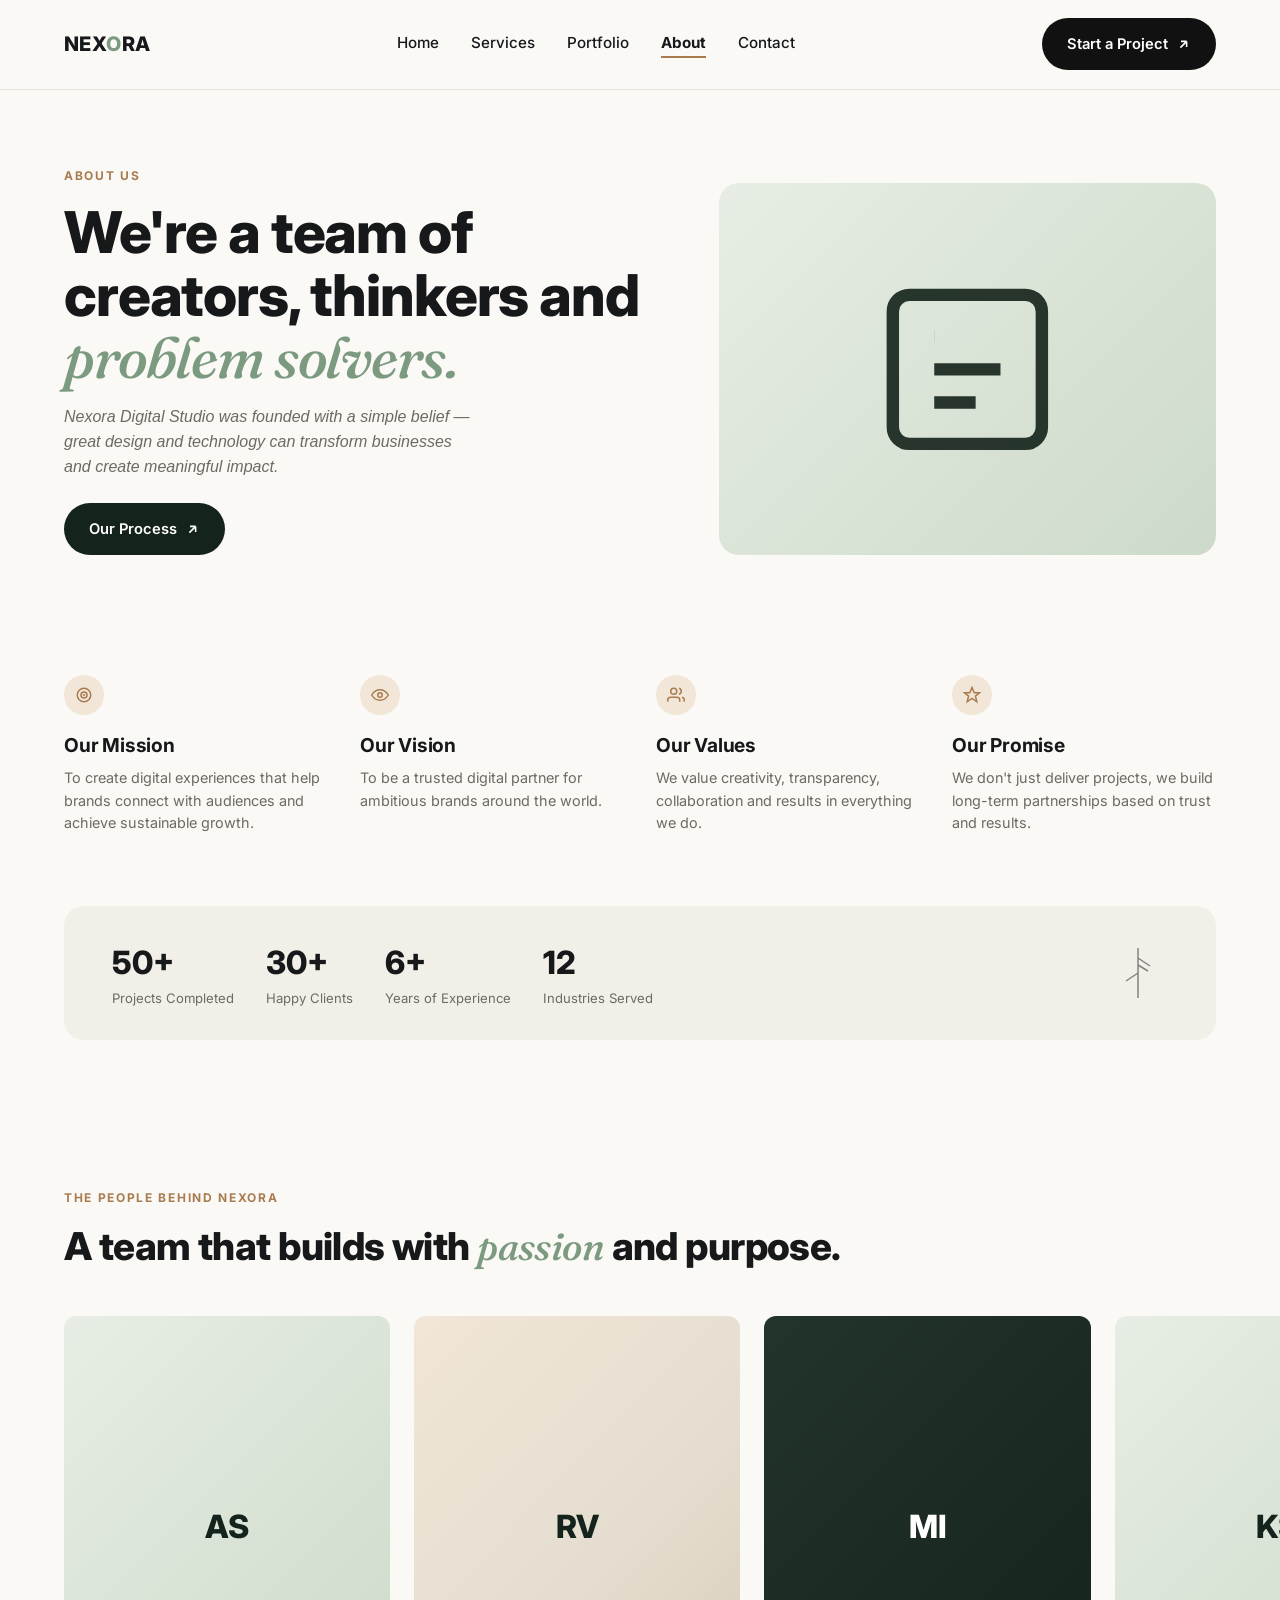
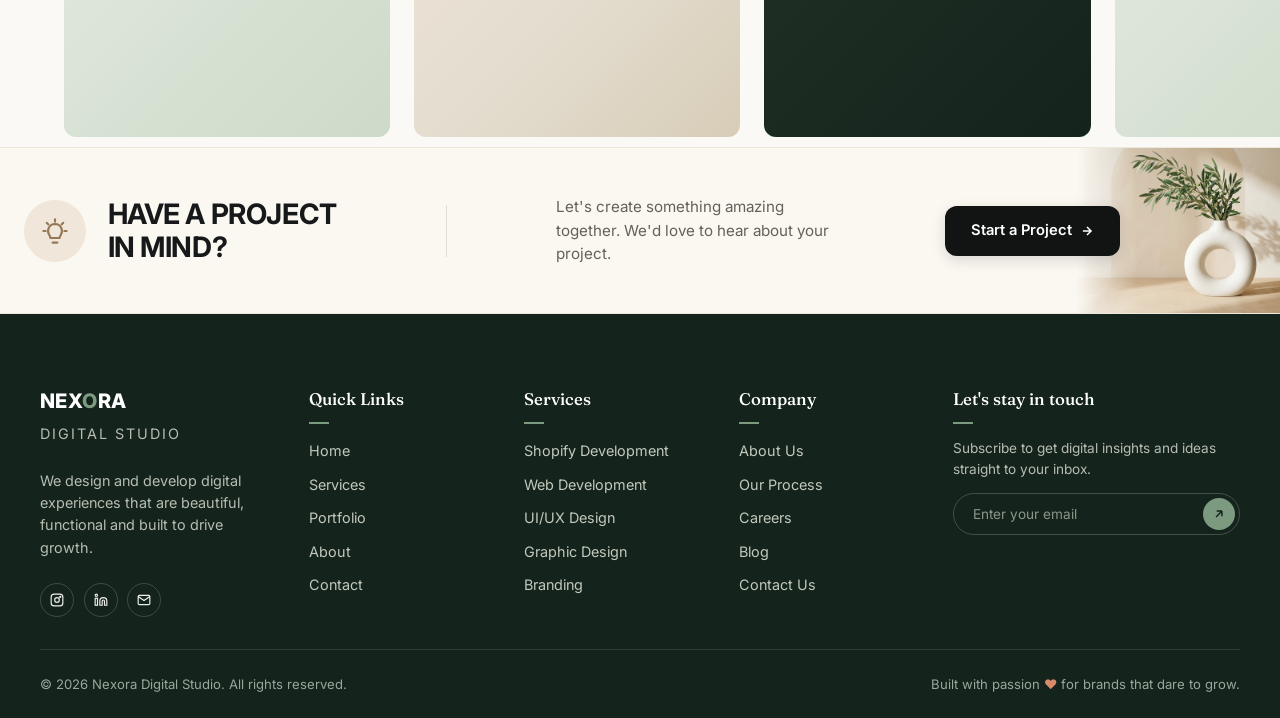
==== commit 41141b5f: "Refactor code structure for improved readability and maintainability" ====
--- a/about.html
+++ b/about.html
@@ -133,6 +133,45 @@
         </div>
       </div>
     </section>
+
+    <!-- ================= CTA STRIP ================= -->
+    <section class="cta-strip">
+      <div class="container cta-strip__inner" data-reveal>
+        
+        <div class="cta-strip__left">
+          <div class="cta-strip__badge" aria-hidden="true">
+            <svg viewBox="0 0 24 24" fill="none" stroke="currentColor" stroke-width="1.8" stroke-linecap="round" stroke-linejoin="round">
+              <path d="M9 18h6"/>
+              <path d="M10 22h4"/>
+              <path d="M12 2v2"/>
+              <path d="M12 6a6 6 0 0 0-5 9.3c.7.9 1 1.7 1 2.7h8c0-1 .3-1.8 1-2.7A6 6 0 0 0 12 6z"/>
+              <path d="M4.93 4.93l1.41 1.41"/>
+              <path d="M19.07 4.93l-1.41 1.41"/>
+              <path d="M2 12h2"/>
+              <path d="M20 12h2"/>
+            </svg>
+          </div>
+          <h2 class="cta-strip__title">Have a project<br>in mind?</h2>
+        </div>
+
+        <div class="cta-strip__divider" aria-hidden="true"></div>
+
+        <p class="cta-strip__copy">
+          Let's create something amazing together. We'd love to hear about your project.
+        </p>
+
+        <a href="contact.html" class="cta-strip__btn">
+          Start a Project
+          <svg viewBox="0 0 24 24" fill="none" stroke="currentColor" stroke-width="2.5"><path d="M5 12h14M12 5l7 7-7 7"/></svg>
+        </a>
+
+      </div>
+
+      <!-- Right decorative vase element anchored to the screen edge -->
+      <div class="cta-strip__deco" aria-hidden="true">
+        <img src="images/cta-vase.jpg" alt="" />
+      </div>
+    </section>
   </main>
 
   <footer class="site-footer" id="site-footer"></footer>
--- a/css/style.css
+++ b/css/style.css
@@ -561,48 +561,523 @@
   .browser-frame__viewport { aspect-ratio: 16 / 9; }
 }
 
-/* Testimonial */
-.testimonial {
+/* =========================================================
+   HOME — TESTIMONIALS
+   ========================================================= */
+.home-testimonial {
+  padding: 2rem 0;
+  position: relative;
+}
+
+.testimonial-header {
+  text-align: center;
+  max-width: 680px;
+  margin: 0 auto var(--space-5);
+}
+
+.testimonial-eyebrow {
+  display: inline-flex;
+  align-items: center;
+  justify-content: center;
+  gap: 1rem;
+  margin-bottom: var(--space-2);
+}
+
+.testimonial-eyebrow__line {
+  width: 36px;
+  height: 1px;
+  background: var(--color-border);
+}
+
+.testimonial-eyebrow__text {
+  font-size: 0.75rem;
+  font-weight: 700;
+  letter-spacing: 0.16em;
+  text-transform: uppercase;
+  color: var(--color-accent);
+}
+
+.testimonial-title {
+  font-weight: 700;
+  line-height: 1.15;
+  letter-spacing: -0.015em;
+  color: var(--color-text);
+  margin-bottom: var(--space-2);
+}
+
+.testimonial-lede {
+  color: var(--color-muted);
+  line-height: 1.6;
+  font-style: italic;
+  max-width: 540px;
+  margin: 0 auto;
+}
+
+.testimonial-slider-container {
+  display: flex;
+  align-items: center;
+  justify-content: center;
+  gap: 2rem;
+  max-width: 1040px;
+  margin: 0 auto;
+  position: relative;
+}
+
+.testimonial-card {
   background: var(--color-surface);
   border: 1px solid var(--color-border);
-  border-radius: var(--radius-lg);
-  padding: var(--space-5);
-  display: grid;
-  grid-template-columns: auto 1fr auto;
-  gap: var(--space-4);
-  align-items: center;
-}
-.testimonial .quote-mark { font-family: var(--font-serif); font-size: 3rem; color: var(--color-accent); line-height: 1; }
-.testimonial blockquote { margin: 0; font-size: 1.05rem; }
-.testimonial .person { display: flex; align-items: center; gap: 0.75rem; white-space: nowrap; }
-.avatar {
-  width: 46px; height: 46px; border-radius: 50%;
-  display: flex; align-items: center; justify-content: center;
-  background: var(--color-dark); color: #fff; font-weight: 700; font-size: 0.9rem;
+  border-radius: 24px;
+  padding: 2rem 2rem;
+  box-shadow: 0 16px 48px -12px rgba(20, 35, 27, 0.08), 0 1px 4px rgba(20, 35, 27, 0.03);
+  position: relative;
+  overflow: hidden;
+  width: 100%;
+  max-width: 780px;
+  min-height: 310px;
+  box-sizing: border-box;
+}
+
+/* Watermark background quote (bottom right) */
+.testimonial-card__watermark {
+  position: absolute;
+  right: 2.25rem;
+  bottom: 1.5rem;
+  width: 120px;
+  height: 95px;
+  color: #f3efe8;
+  pointer-events: none;
+  user-select: none;
+  z-index: 0;
+}
+.testimonial-card__watermark svg {
+  width: 100%;
+  height: 100%;
+}
+
+/* Top accent quote icon */
+.testimonial-card__quote-icon {
+  width: 38px;
+  height: 32px;
+  color: var(--color-accent);
+  margin-bottom: 1.25rem;
+  position: relative;
+  z-index: 1;
+}
+.testimonial-card__quote-icon svg {
+  width: 100%;
+  height: 100%;
+}
+
+/* Slides track */
+.testimonial-track {
+  position: relative;
+  z-index: 1;
+}
+
+.testimonial-slide {
+  animation: testimonialFade 350ms cubic-bezier(0.16, 1, 0.3, 1);
+}
+
+.testimonial-slide[hidden] {
+  display: none !important;
+}
+
+@keyframes testimonialFade {
+  from {
+    opacity: 0;
+    transform: translateY(8px);
+  }
+  to {
+    opacity: 1;
+    transform: translateY(0);
+  }
+}
+
+.testimonial-quote {
+  margin: 0 0 2rem;
+  font-weight: 500;
+  line-height: 1.55;
+  color: var(--color-text);
+  letter-spacing: -0.01em;
+  max-width: 620px;
+}
+
+/* Author block */
+.testimonial-author {
+  display: flex;
+  align-items: center;
+  gap: 1.15rem;
+  padding-top: 1.5rem;
+  border-top: 1px solid #f0ede6;
+}
+
+.testimonial-avatar {
+  width: 40px;
+  height: 40px;
+  border-radius: 50%;
+  background: var(--color-dark);
+  color: #fff;
+  font-weight: 800;
+  font-size: 0.95rem;
+  display: flex;
+  align-items: center;
+  justify-content: center;
   flex-shrink: 0;
 }
-.person-name { font-weight: 700; font-size: 0.9rem; }
-.person-role { font-size: 0.8rem; color: var(--color-muted); }
-.testimonial-controls { display: flex; align-items: center; gap: 0.75rem; }
-.dot-row { display: flex; gap: 6px; }
-.dot { width: 6px; height: 6px; border-radius: 50%; background: var(--color-border); }
-.dot.is-active { background: var(--color-text); width: 16px; border-radius: 4px; transition: width var(--transition); }
-.carousel-btn {
-  width: 34px; height: 34px; border-radius: 50%;
-  border: 1px solid var(--color-border); background: transparent;
-  display: flex; align-items: center; justify-content: center;
-  transition: background var(--transition), border-color var(--transition);
-}
-.carousel-btn:hover { background: var(--color-black); color: #fff; border-color: var(--color-black); }
-.carousel-btn svg { width: 14px; height: 14px; }
-
-@media (max-width: 760px) {
-  .testimonial { grid-template-columns: 1fr; text-align: left; }
-  .testimonial-controls { justify-content: space-between; }
-}
-
-/* =========================================================
-   CTA BANNER
+
+.testimonial-author__info {
+  display: flex;
+  flex-direction: column;
+}
+
+.testimonial-author__name {
+  font-size:0.9rem;
+  font-weight: 700;
+  color: var(--color-text);
+}
+
+.testimonial-author__role {
+  font-size: 0.7rem;
+  color: var(--color-muted);
+  margin-top: 1px;
+}
+
+.testimonial-stars {
+  display: flex;
+  gap: 3px;
+  color: #d99b26;
+  margin-top: 4px;
+}
+.testimonial-stars svg {
+  width: 15px;
+  height: 15px;
+}
+
+/* Navigation Arrow Buttons */
+.testimonial-nav-btn {
+  width: 52px;
+  height: 52px;
+  border-radius: 50%;
+  background: #ffffff;
+  border: 1px solid var(--color-border);
+  box-shadow: 0 4px 18px rgba(20, 35, 27, 0.08);
+  display: flex;
+  align-items: center;
+  justify-content: center;
+  cursor: pointer;
+  color: var(--color-text);
+  transition: transform var(--transition), box-shadow var(--transition), border-color var(--transition), background var(--transition);
+  flex-shrink: 0;
+}
+
+.testimonial-nav-btn:hover {
+  transform: scale(1.06);
+  box-shadow: 0 8px 24px rgba(20, 35, 27, 0.14);
+  border-color: var(--color-text);
+}
+
+.testimonial-nav-btn svg {
+  width: 16px;
+  height: 16px;
+}
+
+/* Dots Indicator */
+.testimonial-dots {
+  display: flex;
+  justify-content: center;
+  align-items: center;
+  gap: 8px;
+  margin-top: 2.25rem;
+}
+
+.testimonial-dot {
+  width: 16px;
+  height: 6px;
+  border-radius: 3px;
+  background: #dcd7cc;
+  border: none;
+  padding: 0;
+  cursor: pointer;
+  transition: width var(--transition), background var(--transition);
+}
+
+.testimonial-dot.is-active {
+  width: 28px;
+  background: var(--color-text);
+}
+
+.testimonial-dot:hover:not(.is-active) {
+  background: #aea99e;
+}
+
+/* Responsive adjustments */
+@media (max-width: 860px) {
+  .testimonial-slider-container {
+    gap: 0.75rem;
+  }
+  .testimonial-card {
+    padding: 2.5rem 2rem 2rem;
+  }
+  .testimonial-nav-btn {
+    width: 42px;
+    height: 42px;
+  }
+  .testimonial-nav-btn svg {
+    width: 14px;
+    height: 14px;
+  }
+}
+
+@media (max-width: 640px) {
+  .testimonial-slider-container {
+    gap: 0.5rem;
+  }
+  .testimonial-card {
+    padding: 2rem 1.4rem 1.75rem;
+    border-radius: 18px;
+  }
+  .testimonial-card__watermark {
+    width: 75px;
+    height: 60px;
+    right: 1rem;
+    bottom: 1rem;
+  }
+  .testimonial-nav-btn {
+    width: 38px;
+    height: 38px;
+  }
+  .testimonial-quote {
+    font-size: 1.15rem;
+  }
+}
+
+/* =========================================================
+   CTA STRIP (USED ACROSS PAGES — FULL WIDTH, ZERO PADDING)
+   ========================================================= */
+.cta-strip,
+.home-cta,
+.services-cta,
+.portfolio-cta,
+.about-cta {
+  padding: 0 !important;
+  background: #fbf8f2;
+  border-top: 1px solid #ede7dc;
+  border-bottom: 1px solid #ede7dc;
+  position: relative;
+  overflow: hidden;
+}
+
+.cta-strip__inner,
+.home-cta__inner {
+  display: flex;
+  align-items: center;
+  justify-content: space-between;
+  position: relative;
+  z-index: 1;
+  gap: 2rem;
+  padding-top: 2.75rem;
+  padding-bottom: 2.75rem;
+  padding-left: 2.5rem;
+  padding-right: 180px; /* Moves button further right */
+  max-width: 1400px;    /* Expands container so left part moves further left */
+  min-height: 165px;
+  box-sizing: border-box;
+}
+
+.cta-strip__left,
+.home-cta__left {
+  display: flex;
+  align-items: center;
+  gap: 1.35rem;
+  flex-shrink: 0;
+}
+
+.cta-strip__badge,
+.home-cta__badge {
+  width: 62px;
+  height: 62px;
+  border-radius: 50%;
+  background: #f0e7da;
+  color: #967858;
+  display: flex;
+  align-items: center;
+  justify-content: center;
+  flex-shrink: 0;
+}
+
+.cta-strip__badge svg,
+.home-cta__badge svg {
+  width: 28px;
+  height: 28px;
+}
+
+.cta-strip__title,
+.home-cta__title {
+  text-transform: uppercase;
+  font-size: clamp(1.65rem, 2.2vw, 2.1rem);
+  font-weight: 700;
+  line-height: 1.15;
+  letter-spacing: -0.015em;
+  color: var(--color-text);
+  white-space: nowrap;
+}
+
+.cta-strip__divider,
+.home-cta__divider {
+  width: 1px;
+  height: 52px;
+  background: #e3ded5;
+  flex-shrink: 0;
+}
+
+.cta-strip__copy,
+.home-cta__copy {
+  color: #636159;
+  font-size: 0.95rem;
+  line-height: 1.55;
+  max-width: 280px;
+  margin: 0;
+}
+
+.cta-strip__btn,
+.home-cta__btn {
+  display: inline-flex;
+  align-items: center;
+  gap: 0.55rem;
+  background: #111413;
+  color: #ffffff;
+  padding: 0.85rem 1.6rem;
+  border-radius: 12px;
+  font-weight: 600;
+  font-size: 0.92rem;
+  text-decoration: none;
+  white-space: nowrap;
+  box-shadow: 0 4px 14px rgba(17, 20, 19, 0.15);
+  transition: all var(--transition);
+  flex-shrink: 0;
+}
+
+.cta-strip__btn:hover,
+.home-cta__btn:hover {
+  background: var(--color-dark);
+  transform: translateY(-2px);
+  box-shadow: 0 8px 22px rgba(17, 20, 19, 0.24);
+}
+
+.cta-strip__btn svg,
+.home-cta__btn svg {
+  width: 14px;
+  height: 14px;
+  transition: transform var(--transition);
+}
+
+.cta-strip__btn:hover svg,
+.home-cta__btn:hover svg {
+  transform: translateX(3px);
+}
+
+/* Decorative vase anchored to the absolute far right edge of the screen */
+.cta-strip__deco,
+.home-cta__deco {
+  position: absolute;
+  right: 0;
+  top: 0;
+  bottom: 0;
+  width: clamp(200px, 16vw, 290px);
+  pointer-events: none;
+  user-select: none;
+  overflow: hidden;
+  z-index: 0;
+}
+
+.cta-strip__deco img,
+.home-cta__deco img {
+  width: 100%;
+  height: 100%;
+  object-fit: cover;
+  object-position: right bottom;
+  mask-image: linear-gradient(to right, transparent 0%, rgba(0,0,0,0.85) 30%, black 100%);
+  -webkit-mask-image: linear-gradient(to right, transparent 0%, rgba(0,0,0,0.85) 30%, black 100%);
+}
+
+/* Responsive adjustments */
+@media (max-width: 1360px) {
+  .cta-strip__inner,
+  .home-cta__inner {
+    padding-right: 160px;
+    padding-left: 1.5rem;
+    gap: 1.5rem;
+  }
+}
+
+@media (max-width: 1080px) {
+  .cta-strip__inner,
+  .home-cta__inner {
+    flex-wrap: wrap;
+    padding-right: 140px;
+    gap: 1.5rem;
+  }
+  .cta-strip__title,
+  .home-cta__title {
+    white-space: normal;
+  }
+  .cta-strip__divider,
+  .home-cta__divider {
+    display: none;
+  }
+}
+
+@media (max-width: 820px) {
+  .cta-strip__inner,
+  .home-cta__inner {
+    padding-right: 1.5rem;
+    padding-left: 1.5rem;
+  }
+  .cta-strip__deco,
+  .home-cta__deco {
+    width: 150px;
+    opacity: 0.35;
+  }
+}
+
+@media (max-width: 640px) {
+  .cta-strip__inner,
+  .home-cta__inner {
+    flex-direction: column;
+    align-items: flex-start;
+    padding-top: 2rem;
+    padding-bottom: 2rem;
+    padding-right: 1.5rem;
+    gap: 1.25rem;
+  }
+  .cta-strip__left,
+  .home-cta__left {
+    gap: 1rem;
+  }
+  .cta-strip__badge,
+  .home-cta__badge {
+    width: 52px;
+    height: 52px;
+  }
+  .cta-strip__badge svg,
+  .home-cta__badge svg {
+    width: 24px;
+    height: 24px;
+  }
+  .cta-strip__btn,
+  .home-cta__btn {
+    width: 100%;
+    justify-content: center;
+    box-sizing: border-box;
+  }
+  .cta-strip__deco,
+  .home-cta__deco {
+    display: none;
+  }
+}
+
+/* =========================================================
+   GENERIC CTA BANNER (INNER PAGES)
    ========================================================= */
 .cta-banner {
   background: var(--color-bg-alt);
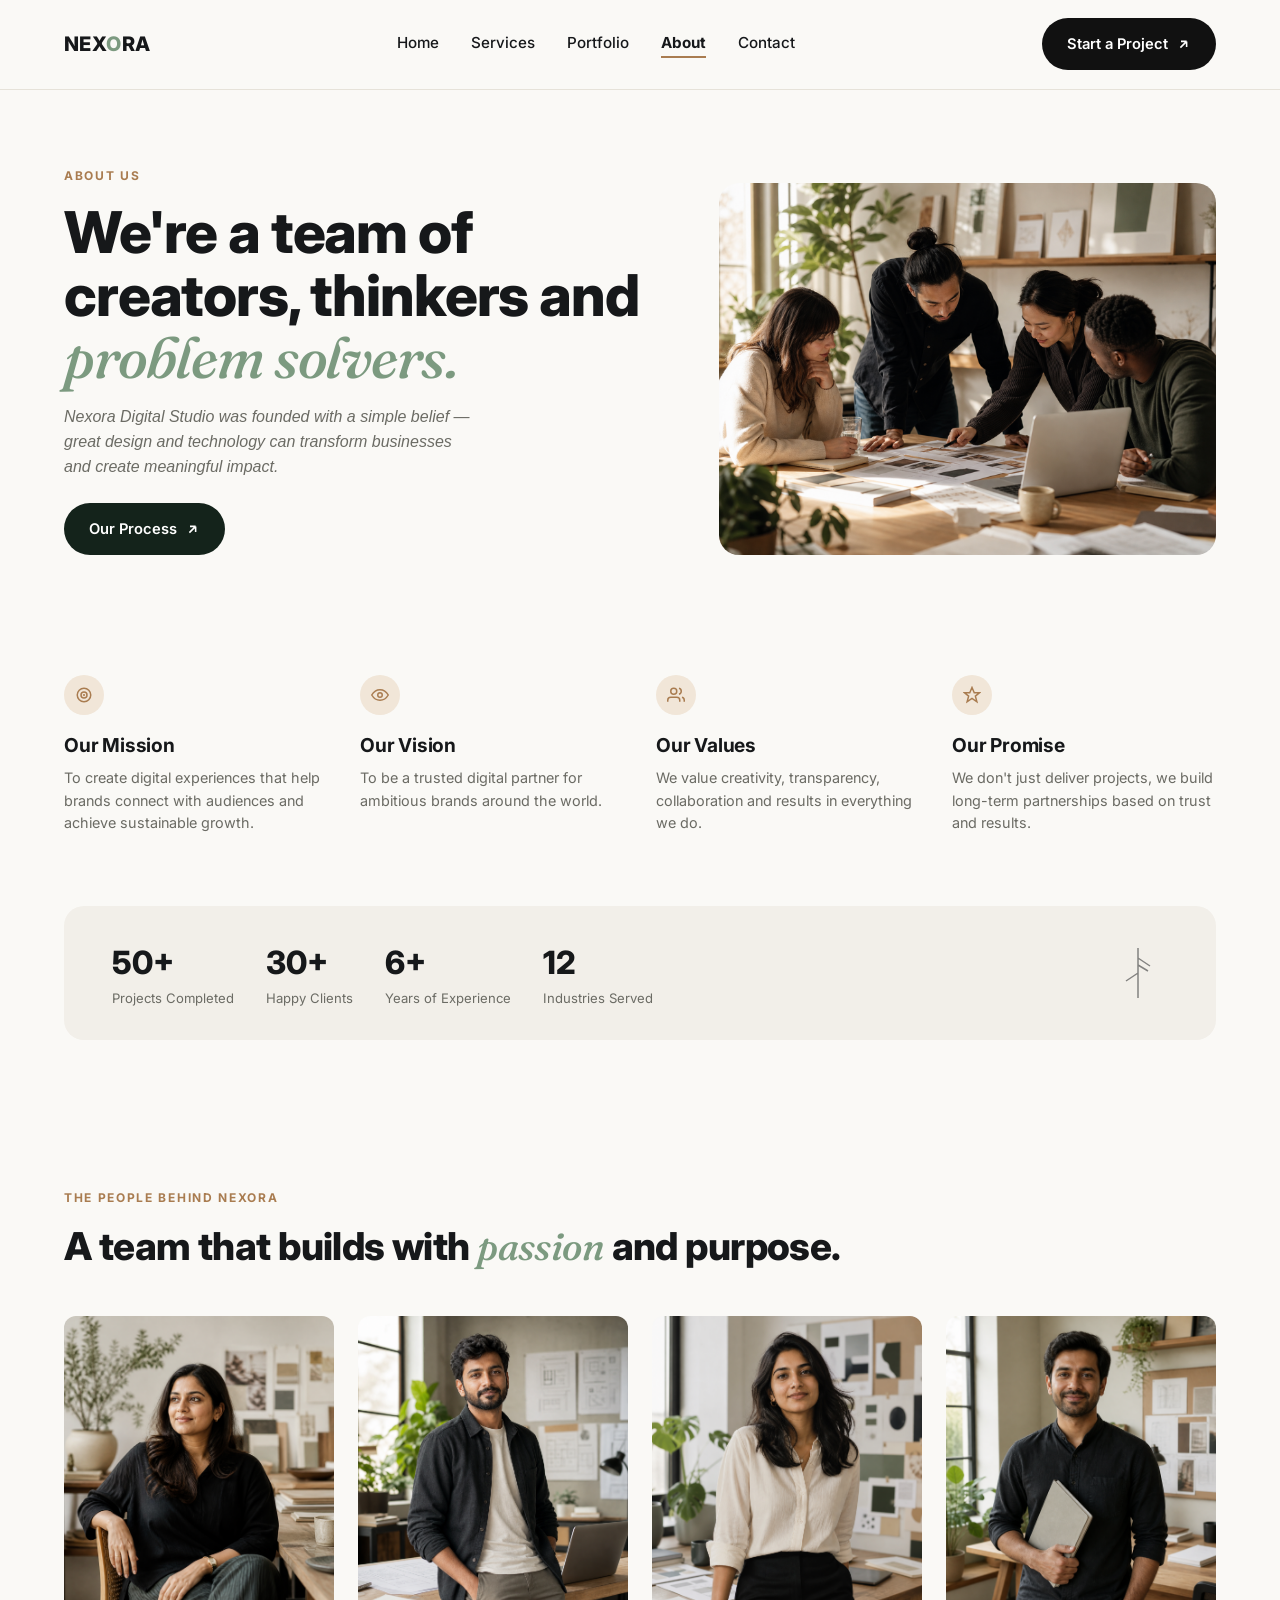
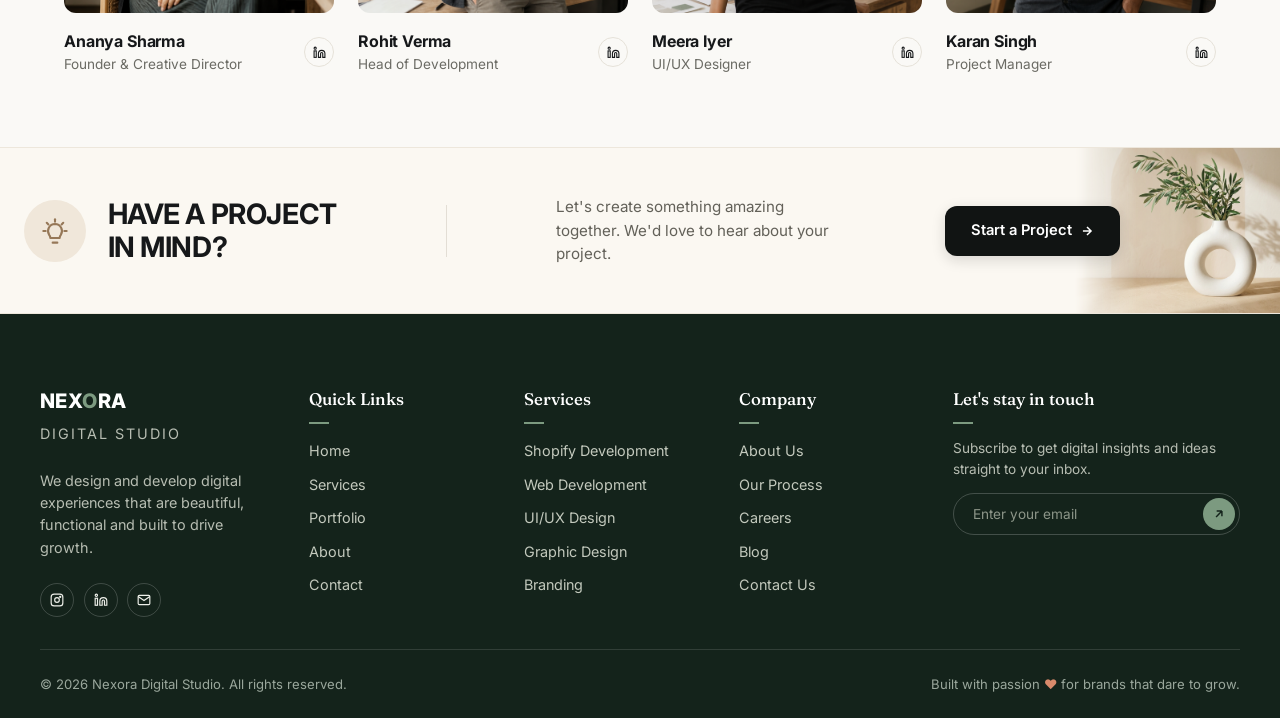
==== commit d4371ba6: "update CSS for improved layout and responsiveness" ====
--- a/about.html
+++ b/about.html
@@ -29,7 +29,7 @@
         </div>
         <div class="page-hero-media" data-reveal>
           <div class="media-block sage">
-            <svg viewBox="0 0 24 24" fill="none" stroke="currentColor" stroke-width="1.5"><rect x="3" y="3" width="18" height="18" rx="2"/><path d="M8 8h.01M8 12h8M8 16h5"/></svg>
+            <img src="images/about-studio-team.png" alt="Nexora's creative team collaborating in their studio" />
           </div>
         </div>
       </div>
@@ -88,7 +88,7 @@
 
         <div class="about-team__grid">
           <div class="about-team__card" data-reveal>
-            <div class="media-block sage">AS</div>
+            <div class="media-block sage"><img src="images/team-ananya.png" alt="Ananya Sharma, Founder and Creative Director" /></div>
             <div class="team-info">
               <div>
                 <h3 style="font-size:1rem;">Ananya Sharma</h3>
@@ -99,7 +99,7 @@
           </div>
 
           <div class="about-team__card" data-reveal>
-            <div class="media-block">RV</div>
+            <div class="media-block"><img src="images/team-rohit.png" alt="Rohit Verma, Head of Development" /></div>
             <div class="team-info">
               <div>
                 <h3 style="font-size:1rem;">Rohit Verma</h3>
@@ -110,7 +110,7 @@
           </div>
 
           <div class="about-team__card" data-reveal>
-            <div class="media-block dark">MI</div>
+            <div class="media-block dark"><img src="images/team-meera.png" alt="Meera Iyer, UI/UX Designer" /></div>
             <div class="team-info">
               <div>
                 <h3 style="font-size:1rem;">Meera Iyer</h3>
@@ -121,7 +121,7 @@
           </div>
 
           <div class="about-team__card" data-reveal>
-            <div class="media-block sage">KS</div>
+            <div class="media-block sage"><img src="images/team-karan.png" alt="Karan Singh, Project Manager" /></div>
             <div class="team-info">
               <div>
                 <h3 style="font-size:1rem;">Karan Singh</h3>
--- a/css/style.css
+++ b/css/style.css
@@ -1105,11 +1105,16 @@
    ========================================================= */
 .feature-row {
   display: grid;
-  grid-template-columns: 0.85fr 1.15fr;
+  /* Keep every service row text-led: 40% media, 60% copy. */
+  grid-template-columns: minmax(0, 2fr) minmax(0, 3fr);
   gap: var(--space-5);
   align-items: center;
   padding: var(--space-5) 0;
   border-bottom: 1px solid var(--color-border);
+}
+/* Reverse the tracks when the media sits on the right (services 2 and 4). */
+.feature-row:has(> .media-block:nth-child(2)) {
+  grid-template-columns: minmax(0, 3fr) minmax(0, 2fr);
 }
 .feature-row:last-of-type { border-bottom: none; }
 .feature-row .media-block { aspect-ratio: 4/3; border-radius: var(--radius-md); }
@@ -1139,9 +1144,12 @@
   display: flex;
   gap: 0.6rem;
   flex-wrap: wrap;
-  padding-bottom: var(--space-4);
-  margin-bottom: var(--space-4);
-  border-bottom: 1px solid var(--color-border);
+}
+.portfolio-projects .container {
+  border-top: 1px solid var(--color-border);
+}
+.portfolio-projects .filter-row {
+  padding-top: var(--space-4);
 }
 .filter-btn {
   background: transparent;
@@ -1166,6 +1174,14 @@
 }
 .portfolio-row:last-of-type { border-bottom: none; }
 .portfolio-row .media-block { aspect-ratio: 16/10; border-radius: var(--radius-md); }
+.portfolio-row .media-block,
+.page-hero-media .media-block { overflow: hidden; }
+.portfolio-row .media-block img,
+.page-hero-media .media-block img {
+  width: 100%;
+  height: 100%;
+  object-fit: cover;
+}
 .portfolio-row .category { color: var(--color-muted); font-size: 0.85rem; margin-top: 0.35rem; }
 .portfolio-row .lede { margin-top: var(--space-2); }
 .portfolio-row .link-arrow { margin-top: var(--space-3); }
@@ -1222,7 +1238,19 @@
   gap: var(--space-3);
 }
 @media (max-width: 860px) { .about-team__grid { grid-template-columns: repeat(2, 1fr); } }
-.about-team__card .media-block { aspect-ratio: 3/3.3; border-radius: var(--radius-md); font-size: 2rem; font-weight: 800; }
+.about-team__card .media-block {
+  height: auto;
+  aspect-ratio: 3/3.3;
+  border-radius: var(--radius-md);
+  font-size: 2rem;
+  font-weight: 800;
+  overflow: hidden;
+}
+.about-team__card .media-block img {
+  width: 100%;
+  height: 100%;
+  object-fit: cover;
+}
 .about-team__card .team-info { padding-top: var(--space-2); display: flex; justify-content: space-between; align-items: center; }
 .about-team__card .team-role { color: var(--color-muted); font-size: 0.85rem; }
 .about-team__card .social-icon {
